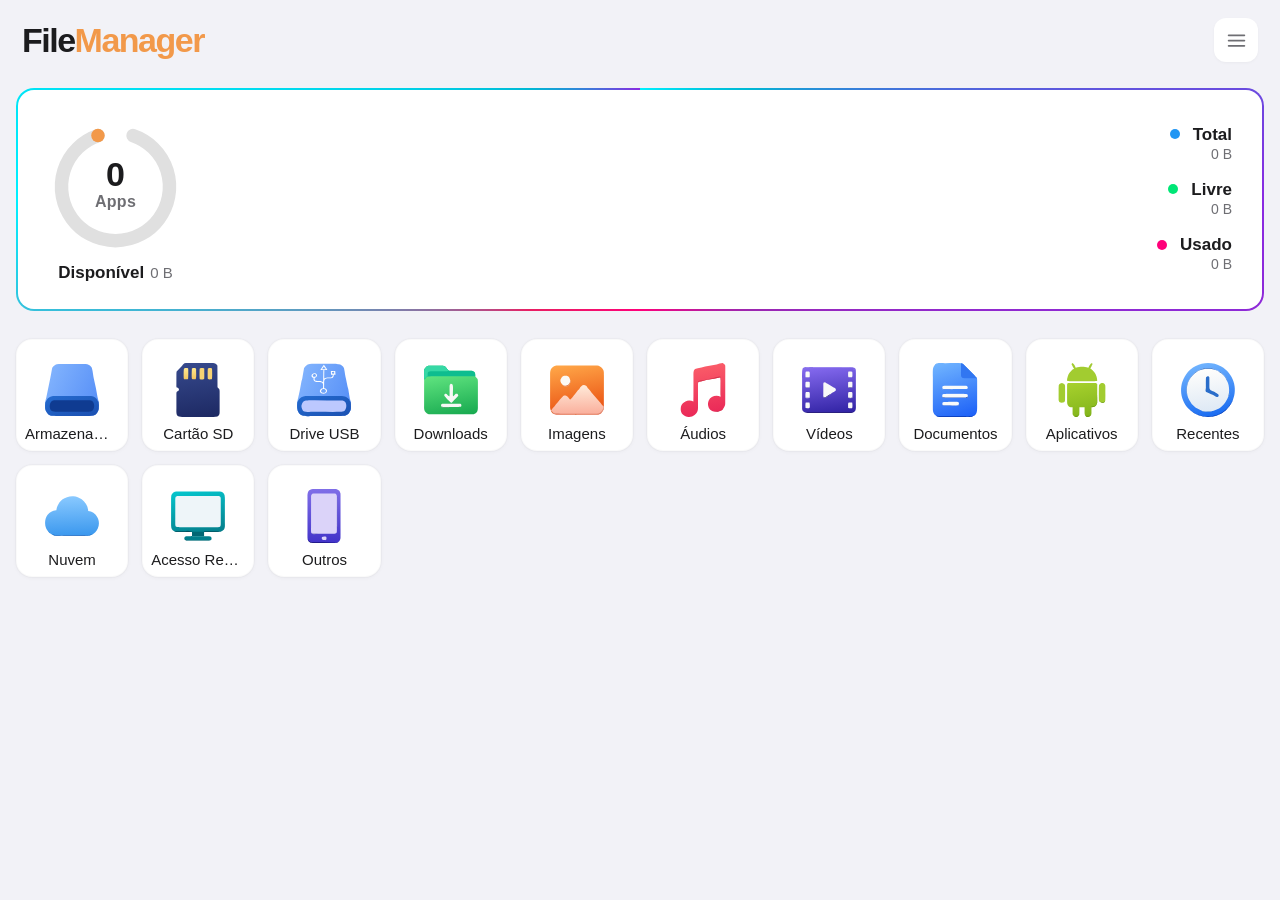
==== app/src/main/assets/index.html @ 0188734c "feat: File Bridge integration - virtual path resolution, error diagnostics - getFiles.js: resolveVir" ====
<!DOCTYPE html>
<html lang="pt-BR">
<head>
    <meta charset="UTF-8">
    <meta name="viewport" content="width=device-width, initial-scale=1.0">
    <title>FileManager — Home</title>

    <!-- CSS -->
    <link rel="stylesheet" href="css/variables.css">
    <link rel="stylesheet" href="css/reset.css">
    <link rel="stylesheet" href="css/layout.css">
    <link rel="stylesheet" href="css/header.css">
    <link rel="stylesheet" href="css/storage-widget.css">
    <link rel="stylesheet" href="css/file-grid.css">
    <link rel="stylesheet" href="css/toolbar.css">
    <link rel="stylesheet" href="css/breadcrumb.css">

    <link rel="stylesheet" href="css/selection-bar.css">
    <link rel="stylesheet" href="css/modal.css">
    <link rel="stylesheet" href="css/settings.css">
    <link rel="stylesheet" href="css/apps.css">
    <link rel="stylesheet" href="css/loading.css">
    <link rel="stylesheet" href="css/responsive.css">
</head>
<body>
<div class="phone-frame" id="appFrame">
    <!-- Header -->
    <div class="app-header">
        <div class="logo"><span class="gui">File</span><span class="eti">Manager</span></div>
        <div class="header-spacer"></div>
        <button class="header-btn" onclick="window.fmToggleMenu()" aria-label="Menu">
            <svg viewBox="0 0 24 24" fill="none" stroke="currentColor" stroke-width="2" stroke-linecap="round">
                <line x1="3" y1="6" x2="21" y2="6"/><line x1="3" y1="12" x2="21" y2="12"/><line x1="3" y1="18" x2="21" y2="18"/>
            </svg>
            <div class="menu-dropdown" id="globalMenu">
                <!-- Renderizado dinamicamente por menu.js -->
            </div>
        </button>
    </div>

    <!-- Conteúdo -->
    <div class="content">
        <div class="page active" data-page="files">
            <!-- Toolbar (oculta na Home) -->
            <div class="file-toolbar hidden" id="fileToolbar">
                <div class="search-wrap">
                    <svg viewBox="0 0 24 24" fill="none" stroke="currentColor" stroke-width="2" stroke-linecap="round">
                        <circle cx="11" cy="11" r="8"/><line x1="21" y1="21" x2="16.65" y2="16.65"/>
                    </svg>
                    <input type="text" id="searchInput" placeholder="Buscar arquivos..." oninput="window.fmDebouncedRender()">
                </div>
                <button class="action-btn" onclick="window.fmOpenCreateModal()" aria-label="Criar novo item">
                    <svg viewBox="0 0 24 24" fill="none" stroke="currentColor" stroke-width="2" stroke-linecap="round" style="width:16px;height:16px">
                        <line x1="12" y1="5" x2="12" y2="19"/><line x1="5" y1="12" x2="19" y2="12"/>
                    </svg>
                    Nova
                </button>
            </div>
            <!-- Breadcrumb (oculto na Home) -->
            <div class="breadcrumb hidden" id="breadcrumb">
                <span onclick="window.fmNavigateTo('/')">📁 Raiz</span>
            </div>

            <!-- Widget de Armazenamento -->
            <div class="storage-widget" id="storageWidget">
                <div class="storage-content">
                    <div class="left-panel">
                        <div class="circle-container">
                            <svg class="circle-svg" viewBox="0 0 100 100">
                                <path id="gauge-bg" d="M 37 14.5 A 40 40 0 1 0 63 14.5"
                                      fill="none" stroke="#E0E0E0" stroke-width="10" stroke-linecap="round" />
                                <path id="gauge-fill" d="M 37 14.5 A 40 40 0 1 0 63 14.5"
                                      fill="none" stroke="var(--color-primary)" stroke-width="10" stroke-linecap="round"
                                      stroke-dasharray="0 251" stroke-dashoffset="0" />
                            </svg>
                            <div class="circle-text">
                                <span class="count" id="apps-count">102</span>
                                <span class="label">Apps</span>
                            </div>
                        </div>
                        <div class="disponivel-row">
                            <span class="disponivel-label">Disponível</span>
                            <span class="disponivel-value" id="disponivel-value">8,21 GB</span>
                        </div>
                    </div>
                    <div class="right-panel">
                        <div class="stat-group">
                            <div class="stat-header">
                                <div class="dot-wrapper"><span class="dot total"></span></div>
                                <span class="stat-label">Total</span>
                            </div>
                            <span class="stat-value" id="total-value">247,90 GB</span>
                        </div>
                        <div class="stat-group">
                            <div class="stat-header">
                                <div class="dot-wrapper"><span class="dot livre"></span></div>
                                <span class="stat-label">Livre</span>
                            </div>
                            <span class="stat-value" id="livre-value">8,21 GB</span>
                        </div>
                        <div class="stat-group">
                            <div class="stat-header">
                                <div class="dot-wrapper"><span class="dot usado"></span></div>
                                <span class="stat-label">Usado</span>
                            </div>
                            <span class="stat-value" id="usado-value">181,69 GB</span>
                        </div>
                    </div>
                </div>
            </div>

            <!-- Grade de ícones -->
            <div class="file-grid" id="fileGrid"></div>
        </div>

        <!-- Página Configurações -->
        <div class="page" data-page="settings">
            <div class="settings-title"><button class="back-btn" onclick="window.fmGoBack()">← Voltar</button> Configurações</div>
            <div class="settings-group">
                <div class="settings-group-header">GERAL</div>
                <div class="settings-item">
                    <span class="settings-item-label regular">Tema escuro</span>
                    <div class="toggle on" data-setting="theme" onclick="window.fmToggleTheme(this)"><div class="toggle-knob"></div></div>
                </div>
                <div class="settings-item">
                    <span class="settings-item-label regular">Mostrar extensões</span>
                    <div class="toggle on" data-setting="extensions" onclick="window.fmToggleExtensions(this)"><div class="toggle-knob"></div></div>
                </div>
                <div class="settings-item">
                    <span class="settings-item-label regular">Resetar preferências</span>
                    <button class="settings-reset-btn" onclick="window.fmResetPreferences()">Redefinir</button>
                </div>
            </div>
        </div>

        <!-- Página Lixeira -->
        <div class="page" data-page="trash">
            <div class="settings-title"><button class="back-btn" onclick="window.fmGoBack()">← Voltar</button> 🗑️ Lixeira</div>
            <div class="trash-info" id="trashInfo">
                <span id="trashCount">0 item(ns)</span>
                <span class="trash-retention">Permanece por 30 dias</span>
            </div>
            <div class="trash-list" id="trashList"></div>
            <div class="trash-actions" id="trashActions">
                <button class="trash-clear-btn" onclick="window.fmClearTrash()">🗑️ Limpar lixeira</button>
            </div>
        </div>

        <!-- Página Aplicativos -->
        <div class="page" data-page="apps">
            <div class="apps-page">
                <!-- Selection Bar -->
                <div class="apps-selection-bar" id="appsSelectionBar">
                    <div class="sel-info">
                        <div class="sel-check-icon">✓</div>
                        <span class="sel-count">0 selecionados</span>
                    </div>
                </div>

                <!-- Search Bar -->
                <div class="apps-search-bar" id="appsSearchBar">
                    <div class="apps-search-wrap">
                        <svg viewBox="0 0 24 24" fill="none" stroke="currentColor" stroke-width="2" stroke-linecap="round">
                            <circle cx="11" cy="11" r="8"/><line x1="21" y1="21" x2="16.65" y2="16.65"/>
                        </svg>
                        <input type="text" id="appsSearchInput" placeholder="Digite o nome do aplicativo" oninput="window.fmFilterApps(this.value)">
                    </div>
                </div>

                <!-- Tabs -->
                <div class="apps-tabs" id="appsTabs">
                    <div class="apps-tab active" data-tab="downloaded" onclick="window.fmSwitchTab('downloaded')">Apps baixados</div>
                    <div class="apps-tab" data-tab="system" onclick="window.fmSwitchTab('system')">Apps sistema</div>
                </div>

                <!-- Lista de Apps -->
                <div class="apps-list-container" id="appsListContainer">
                    <div class="apps-list" id="appsList"></div>
                </div>

                <!-- FAB -->
                <div class="fab-container" id="appsFab">
                    <div class="fab-actions" id="fabActions">
                        <div class="fab-action">
                            <span class="fab-action-label">Backup APK</span>
                            <button class="fab-action-btn" onclick="window.fmBackupApk()">📦</button>
                        </div>
                        <div class="fab-action">
                            <span class="fab-action-label">Compartilhar</span>
                            <button class="fab-action-btn" onclick="window.fmShareApp()">📤</button>
                        </div>
                        <div class="fab-action">
                            <span class="fab-action-label">Desinstalar</span>
                            <button class="fab-action-btn" onclick="window.fmUninstallApp()">🗑️</button>
                        </div>
                    </div>
                    <button class="fab-btn" id="fabBtn" onclick="window.fmToggleFab()">+</button>
                </div>
            </div>
        </div>
    </div>

    <!-- Create Item Modal -->
    <div class="modal-overlay" id="modalOverlay">
        <div class="modal-card" role="dialog" aria-modal="true" aria-labelledby="modal-title">
            <div class="modal-title" id="modal-title">Criar item</div>
            <div class="create-name-row" id="createNameRow">
                <input class="modal-input create-name-input" id="createItemName" placeholder="Nome da pasta..." autofocus>
                <div class="create-ext-select" id="createFileExtBtn">
                    <span class="create-ext-selected" id="extSelectedLabel">.html</span>
                    <input class="create-ext-custom-input" id="createFileExtCustom" placeholder=".ext" style="display:none;" onclick="event.stopPropagation()">
                    <span class="create-ext-arrow" onclick="window.fmToggleExtDropdown()">▾</span>
                </div>
                <div class="create-ext-dropdown" id="extDropdown"></div>
            </div>
            <div class="create-type-group">
                <label><input type="radio" name="createType" value="folder" checked onchange="window.fmHandleTypeChange()"> Pasta</label>
                <label><input type="radio" name="createType" value="file" onchange="window.fmHandleTypeChange()"> Arquivo</label>
            </div>
            <div class="modal-actions">
                <button class="modal-btn cancel" onclick="window.fmCloseCreateModal()">Cancelar</button>
                <button class="modal-btn confirm" onclick="window.fmCreateItem()">Criar</button>
            </div>
        </div>
    </div>

    <!-- Rename Modal -->
    <div class="modal-overlay" id="renameModalOverlay">
        <div class="modal-card" role="dialog" aria-modal="true" aria-labelledby="rename-modal-title">
            <div class="modal-title" id="rename-modal-title">Renomear</div>
            <input class="modal-input" id="renameInput" placeholder="Novo nome..." autofocus>
            <div class="modal-actions">
                <button class="modal-btn cancel" onclick="window.fmCloseRenameModal()">Cancelar</button>
                <button class="modal-btn confirm" onclick="window.fmConfirmRename()">Renomear</button>
            </div>
        </div>
    </div>

    <!-- Delete Confirmation Modal -->
    <div class="modal-overlay" id="deleteModalOverlay">
        <div class="modal-card" role="dialog" aria-modal="true" aria-labelledby="delete-modal-title">
            <div class="modal-title" id="delete-modal-title">Confirmar exclusão</div>
            <div class="delete-summary">
                <div class="delete-summary-row">
                    <span class="delete-icon">📁</span>
                    <span>Pastas: <strong id="deleteFolderCount">0</strong></span>
                </div>
                <div class="delete-summary-row">
                    <span class="delete-icon">📄</span>
                    <span>Arquivos: <strong id="deleteFileCount">0</strong></span>
                </div>
                <div class="delete-warning">Pastas podem conter arquivos internos.</div>
            </div>
            <div class="modal-actions">
                <button class="modal-btn cancel" onclick="window.fmCloseDeleteModal()">Cancelar</button>
                <button class="modal-btn confirm delete-confirm" onclick="window.fmConfirmDelete()">Excluir</button>
            </div>
        </div>
    </div>

    <!-- Modal: Desinstalar App -->
    <div class="modal-overlay" id="uninstallModal">
        <div class="modal-card">
            <div class="modal-title">⚠️ Desinstalar app?</div>
            <p style="font-size: 13px; color: var(--color-text-secondary); margin: 0;">Os seguintes apps serão desinstalados:</p>
            <div class="modal-apps-list" id="uninstallAppsList"></div>
            <div class="modal-actions">
                <button class="modal-btn cancel" onclick="window.fmCloseAppsModal('uninstall')">Cancelar</button>
                <button class="modal-btn confirm" onclick="window.fmConfirmUninstall()">Desinstalar</button>
            </div>
        </div>
    </div>

    <!-- Modal: Compartilhar App -->
    <div class="modal-overlay" id="shareModal">
        <div class="modal-card">
            <div class="modal-title">📤 Compartilhar app</div>
            <div class="share-options">
                <div class="share-option" onclick="window.fmShareVia('bluetooth')">
                    <span class="share-option-icon">📱</span>
                    <span class="share-option-name">Bluetooth</span>
                </div>
                <div class="share-option" onclick="window.fmShareVia('whatsapp')">
                    <span class="share-option-icon">💬</span>
                    <span class="share-option-name">WhatsApp</span>
                </div>
                <div class="share-option" onclick="window.fmShareVia('drive')">
                    <span class="share-option-icon">☁️</span>
                    <span class="share-option-name">Drive</span>
                </div>
                <div class="share-option" onclick="window.fmShareVia('outros')">
                    <span class="share-option-icon">📋</span>
                    <span class="share-option-name">Outros</span>
                </div>
            </div>
            <div class="modal-actions">
                <button class="modal-btn cancel" onclick="window.fmCloseAppsModal('share')">Fechar</button>
            </div>
        </div>
    </div>

    <!-- Toast Global -->
    <div class="global-toast" id="globalToast"></div>

    <!-- Toast Apps -->
    <div class="apps-toast" id="appsToast"></div>

    <!-- ========================================
         POPUP OVERLAY — Scan / Confirmação / "Tem certeza?"
         ======================================== -->
    <div class="popup-overlay" id="popupOverlay">
        <div class="popup-card" id="popupCard"></div>
    </div>

    <!-- ========================================
         LOADING OVERLAY — Sistema Padrão
         ======================================== -->
    <div class="loading-overlay" id="loadingOverlay">
        <div class="loading-card">
            <div class="loading-dots" id="loadingDots">
                <div class="dot"></div>
                <div class="dot"></div>
                <div class="dot"></div>
                <div class="dot"></div>
            </div>
            <div class="loading-icon" id="loadingIcon" style="display:none"></div>
            <div class="loading-title" id="loadingTitle"></div>
            <div class="loading-info" id="loadingInfo"></div>
            <div class="loading-progress-wrap">
                <div class="loading-progress-bar">
                    <div class="loading-progress-fill" id="loadingFill"></div>
                </div>
                <div class="loading-percentage" id="loadingPercentage">0%</div>
            </div>
            <div class="loading-count" id="loadingCount"></div>
            <button class="loading-cancel" id="loadingCancelBtn">Cancelar</button>
        </div>
    </div>

    <!-- Modal: Confirmação de Cancelamento -->
    <div class="modal-overlay" id="cancelConfirmModal">
        <div class="modal-card">
            <div class="modal-title">Cancelar operação?</div>
            <p class="cancel-confirm-text">
                A operação será interrompida e os arquivos processados serão verificados.
            </p>
            <div class="modal-actions">
                <button class="modal-btn cancel" onclick="window.fmResumeOperation()">Continuar</button>
                <button class="modal-btn confirm" onclick="window.fmConfirmCancel()" style="background:#FF3B30">Cancelar</button>
            </div>
        </div>
    </div>

    <!-- Modal: Resultado da Reversão -->
    <div class="modal-overlay" id="reversalResultModal">
        <div class="modal-card">
            <div class="modal-title" id="reversalTitle">Arquivos transferidos</div>
            <div class="reversal-info" id="reversalInfo"></div>
            <div class="reversal-options">
                <label class="reversal-option">
                    <input type="radio" name="reversal" value="revert" checked>
                    <span>Voltar ao local original</span>
                </label>
                <label class="reversal-option">
                    <input type="radio" name="reversal" value="keep">
                    <span>Manter no destino</span>
                </label>
            </div>
            <div class="modal-actions">
                <button class="modal-btn confirm" onclick="window.fmConfirmReversal()">Confirmar</button>
            </div>
        </div>
    </div>

    <!-- Modal: Ordenar Apps -->
    <div class="modal-overlay" id="sortAppsModal">
        <div class="modal-card modal-sort-apps">
            <div class="modal-title">Ordenar aplicativos</div>
            
            <label class="sort-option-toggle">
                <input type="checkbox" id="applyToAllFolders">
                Aplicar a todas as pastas
            </label>
            
            <div class="sort-section">
                <div class="sort-section-title">Visualizar</div>
                <div class="sort-view-options">
                    <label class="sort-radio"><input type="radio" name="viewMode" value="list"> ☐ Lista</label>
                    <label class="sort-radio"><input type="radio" name="viewMode" value="blocks"> ⠿ Blocos</label>
                    <label class="sort-radio"><input type="radio" name="viewMode" value="detailed" checked> ≣ Detalhada</label>
                    <label class="sort-radio"><input type="radio" name="viewMode" value="normal"> 🖼 Normal</label>
                    <label class="sort-radio"><input type="radio" name="viewMode" value="large"> 🖼 Grande</label>
                </div>
            </div>
            
            <div class="sort-section">
                <div class="sort-section-title">Ordenar</div>
                <button class="sort-dropdown" id="sortAppsDropdown" onclick="window.fmOpenSortByModal()">
                    <span id="sortAppsCurrentLabel">Data <i class="sort-arrow">▼</i></span>
                    <span>▾</span>
                </button>
            </div>
            
            <div class="sort-section">
                <label class="sort-option-toggle">
                    <input type="checkbox" id="showHiddenApps" checked>
                    Mostrar arquivos ocultos
                </label>
            </div>
            
            <div class="modal-actions">
                <button class="modal-btn cancel" onclick="window.fmCloseSortAppsModal()">Cancelar</button>
                <button class="modal-btn confirm" onclick="window.fmApplySortApps()">Aplicar</button>
            </div>
        </div>
    </div>

    <!-- Modal: Ordenar Por -->
    <div class="modal-overlay" id="sortByModal">
        <div class="modal-card modal-sort-by">
            <div class="modal-title">Ordenar por</div>
            <div class="sort-by-options">
                <label class="sort-by-option"><input type="radio" name="sortBy" value="date-asc" checked><span>Data <i class="sort-arrow">▼</i></span><small>Menor → Maior</small></label>
                <label class="sort-by-option"><input type="radio" name="sortBy" value="date-desc"><span>Data <i class="sort-arrow">▲</i></span><small>Maior → Menor</small></label>
                <label class="sort-by-option"><input type="radio" name="sortBy" value="name-asc"><span>Nome A-Z</span></label>
                <label class="sort-by-option"><input type="radio" name="sortBy" value="name-desc"><span>Nome Z-A</span></label>
                <label class="sort-by-option"><input type="radio" name="sortBy" value="size-asc"><span>Tamanho <i class="sort-arrow">▼</i></span><small>Menor → Maior</small></label>
                <label class="sort-by-option"><input type="radio" name="sortBy" value="size-desc"><span>Tamanho <i class="sort-arrow">▲</i></span><small>Maior → Menor</small></label>
            </div>
            <div class="modal-actions">
                <button class="modal-btn confirm" onclick="window.fmConfirmSortBy()">OK</button>
            </div>
        </div>
    </div>

    <!-- Conflict Resolution Modal -->
    <div class="modal-overlay" id="conflictModal">
        <div class="modal-card">
            <div class="modal-title">Arquivo já existe</div>
            <div class="conflict-info">
                <div class="conflict-row">
                    <span class="conflict-label">Nome:</span>
                    <strong id="conflictFileName"></strong>
                </div>
                <div class="conflict-row">
                    <span class="conflict-label">Origem:</span>
                    <span id="conflictSourcePath" class="conflict-dest-text"></span>
                </div>
                <div class="conflict-row">
                    <span class="conflict-label">Destino:</span>
                    <span id="conflictDestPath" class="conflict-dest-text"></span>
                </div>
            </div>
            <div class="conflict-options">
                <label class="conflict-option">
                    <input type="radio" name="conflictAction" value="skip" checked>
                    <span>Pular</span>
                </label>
                <label class="conflict-option">
                    <input type="radio" name="conflictAction" value="replace">
                    <span>Sobrescrever</span>
                </label>
                <label class="conflict-option">
                    <input type="radio" name="conflictAction" value="rename">
                    <span>Renomear</span>
                </label>
            </div>
            <label class="conflict-apply-all">
                <input type="checkbox" id="conflictApplyAll">
                Aplicar a todos os conflitos
            </label>
            <div class="modal-actions">
                <button class="modal-btn cancel" onclick="window.fmCancelConflict()">Cancelar</button>
                <button class="modal-btn confirm" onclick="window.fmConfirmConflict()">OK</button>
            </div>
        </div>
    </div>

    <!-- Duplication Warning Modal -->
    <div class="modal-overlay" id="duplicationModal">
        <div class="modal-card">
            <div class="modal-title">Aviso de duplicação interna</div>
            <div class="modal-message" id="duplicationMessage"></div>
            <div class="modal-actions">
                <button class="modal-btn cancel" onclick="window.fmCloseDuplication(false)">Cancelar</button>
                <button class="modal-btn confirm" onclick="window.fmCloseDuplication(true)">Continuar</button>
            </div>
        </div>
    </div>

    <!-- Cancel Clipboard Modal -->
    <div class="modal-overlay" id="cancelClipboardModal">
        <div class="modal-card">
            <div class="modal-title">Cancelar operação?</div>
            <p class="modal-message">Você tem uma operação de <strong id="cancelClipboardMode"></strong> em andamento.</p>
            <div class="modal-actions">
                <button class="modal-btn cancel" onclick="window.fmConfirmCancelClipboard(false)">Manter</button>
                <button class="modal-btn confirm delete-confirm" onclick="window.fmConfirmCancelClipboard(true)">Cancelar operação</button>
            </div>
        </div>
    </div>

    <!-- Selection Bar (oculta por padrão) -->
    <div class="selection-bar" id="selectionBar">
        <div class="selection-status">
            <span class="selection-count" id="selectionCount">0 itens selecionados</span>
            <button class="selection-status-btn" id="selectAllBtn" aria-label="Selecionar tudo">
                <svg viewBox="0 0 24 24" fill="none" stroke="currentColor" stroke-width="2" stroke-linecap="round"><rect x="3" y="3" width="18" height="18" rx="2"/><polyline points="9 11 12 14 22 4"/></svg>
                Tudo
            </button>
            <button class="selection-status-btn" id="rangeSelectBtn" aria-label="Selecionar intervalo">
                <svg viewBox="0 0 24 24" fill="none" stroke="currentColor" stroke-width="2" stroke-linecap="round"><path d="M17 3l4 4-4 4"/><path d="M3 11V9a4 4 0 0 1 4-4h14"/><path d="M7 21l-4-4 4-4"/><path d="M21 13v2a4 4 0 0 1-4 4H3"/></svg>
                Intervalo
            </button>
        </div>
        <div class="selection-actions">
            <button class="sel-btn" onclick="window.fmSelectionAction('copy')">
                <svg viewBox="0 0 24 24" fill="none" stroke="currentColor" stroke-width="2" stroke-linecap="round"><rect x="9" y="9" width="13" height="13" rx="2"/><path d="M5 15H4a2 2 0 0 1-2-2V4a2 2 0 0 1 2-2h9a2 2 0 0 1 2 2v1"/></svg>
                <span class="sel-btn-label">Copiar</span>
            </button>
            <button class="sel-btn" onclick="window.fmSelectionAction('move')">
                <svg viewBox="0 0 24 24" fill="none" stroke="currentColor" stroke-width="2" stroke-linecap="round"><path d="M5 12h14"/><path d="M12 5l7 7-7 7"/></svg>
                <span class="sel-btn-label">Mover</span>
            </button>
            <button class="sel-btn" onclick="window.fmSelectionAction('rename')">
                <svg viewBox="0 0 24 24" fill="none" stroke="currentColor" stroke-width="2" stroke-linecap="round"><path d="M17 3a2.828 2.828 0 1 1 4 4L7.5 20.5 2 22l1.5-5.5L17 3z"/></svg>
                <span class="sel-btn-label">Renomear</span>
            </button>
            <button class="sel-btn sel-btn-delete" onclick="window.fmSelectionAction('delete')">
                <svg viewBox="0 0 24 24" fill="none" stroke="currentColor" stroke-width="2" stroke-linecap="round"><polyline points="3 6 5 6 21 6"/><path d="M19 6v14a2 2 0 0 1-2 2H7a2 2 0 0 1-2-2V6m3 0V4a2 2 0 0 1 2-2h4a2 2 0 0 1 2 2v2"/></svg>
                <span class="sel-btn-label">Excluir</span>
            </button>
            <button class="sel-btn sel-btn-more" id="moreActionsBtn" onclick="window.fmToggleMoreMenu()">
                <svg viewBox="0 0 24 24" fill="currentColor"><circle cx="12" cy="5" r="1.5"/><circle cx="12" cy="12" r="1.5"/><circle cx="12" cy="19" r="1.5"/></svg>
                <span class="sel-btn-label">Mais</span>
            </button>
        </div>
    </div>

    <!-- Selection More Menu -->
    <div class="selection-more-menu" id="selectionMoreMenu">
        <div class="menu-item" onclick="window.fmSelectionAction('share')">
            <svg viewBox="0 0 24 24" fill="none" stroke="currentColor" stroke-width="2" stroke-linecap="round" style="width:18px;height:18px;color:var(--color-text-secondary)"><circle cx="18" cy="5" r="3"/><circle cx="6" cy="12" r="3"/><circle cx="18" cy="19" r="3"/><line x1="8.59" y1="13.51" x2="15.42" y2="17.49"/><line x1="15.41" y1="6.51" x2="8.59" y2="10.49"/></svg>
            Compartilhar
        </div>
        <div class="menu-item" onclick="window.fmSelectionAction('favorite')">
            <svg viewBox="0 0 24 24" fill="none" stroke="currentColor" stroke-width="2" stroke-linecap="round" style="width:18px;height:18px;color:var(--color-text-secondary)"><polygon points="12 2 15.09 8.26 22 9.27 17 14.14 18.18 21.02 12 17.77 5.82 21.02 7 14.14 2 9.27 8.91 8.26 12 2"/></svg>
            Favoritar
        </div>
        <div class="menu-item" onclick="window.fmSelectionAction('pin')">
            <svg viewBox="0 0 24 24" fill="none" stroke="currentColor" stroke-width="2" stroke-linecap="round" style="width:18px;height:18px;color:var(--color-text-secondary)"><path d="M12 2L12 22"/><path d="M5 12H2"/><path d="M22 12h-3"/><path d="M12 2l4 4"/><path d="M12 2l-4 4"/></svg>
            Fixar
        </div>
        <div class="menu-item" onclick="window.fmSelectionAction('compress')">
            <svg viewBox="0 0 24 24" fill="none" stroke="currentColor" stroke-width="2" stroke-linecap="round" style="width:18px;height:18px;color:var(--color-text-secondary)"><path d="M21 8v13H3V8"/><path d="M1 3h22v5H1z"/><path d="M10 12h4"/></svg>
            Compactar
        </div>
        <div class="menu-item" onclick="window.fmSelectionAction('extract')">
            <svg viewBox="0 0 24 24" fill="none" stroke="currentColor" stroke-width="2" stroke-linecap="round" style="width:18px;height:18px;color:var(--color-text-secondary)"><path d="M21 8v13H3V8"/><path d="M1 3h22v5H1z"/><path d="M12 12v5"/><path d="M9 15l3 3 3-3"/></svg>
            Extrair
        </div>
        <div class="menu-item" onclick="window.fmSelectionAction('properties')">
            <svg viewBox="0 0 24 24" fill="none" stroke="currentColor" stroke-width="2" stroke-linecap="round" style="width:18px;height:18px;color:var(--color-text-secondary)"><circle cx="12" cy="12" r="10"/><line x1="12" y1="16" x2="12" y2="12"/><line x1="12" y1="8" x2="12.01" y2="8"/></svg>
            Propriedades
        </div>
        <div class="menu-item" onclick="window.fmSelectionAction('shortcut')">
            <svg viewBox="0 0 24 24" fill="none" stroke="currentColor" stroke-width="2" stroke-linecap="round" style="width:18px;height:18px;color:var(--color-text-secondary)"><path d="M10 13a5 5 0 0 0 7.54.54l3-3a5 5 0 0 0-7.07-7.07l-1.72 1.71"/><path d="M14 11a5 5 0 0 0-7.54-.54l-3 3a5 5 0 0 0 7.07 7.07l1.71-1.71"/></svg>
            Criar atalho
        </div>
        <div class="menu-item" onclick="window.fmSelectionAction('duplicate')">
            <svg viewBox="0 0 24 24" fill="none" stroke="currentColor" stroke-width="2" stroke-linecap="round" style="width:18px;height:18px;color:var(--color-text-secondary)"><rect x="9" y="9" width="13" height="13" rx="2"/><path d="M5 15H4a2 2 0 0 1-2-2V4a2 2 0 0 1 2-2h9a2 2 0 0 1 2 2v1"/></svg>
            Duplicar
        </div>
        <div class="menu-divider"></div>
        <div class="menu-item menu-item-cancel" onclick="window.fmClearSelection()">
            <svg viewBox="0 0 24 24" fill="none" stroke="currentColor" stroke-width="2" stroke-linecap="round" style="width:18px;height:18px;color:#FF3B30"><line x1="18" y1="6" x2="6" y2="18"/><line x1="6" y1="6" x2="18" y2="18"/></svg>
            Cancelar seleção
        </div>
    </div>

    <!-- Clipboard Bar (oculta por padrão) -->
    <div class="clipboard-bar" id="clipboardBar">
        <div class="clipboard-status">
            <svg viewBox="0 0 24 24" fill="none" stroke="currentColor" stroke-width="2" stroke-linecap="round" style="width:18px;height:18px;color:var(--color-primary);flex-shrink:0"><rect x="9" y="9" width="13" height="13" rx="2"/><path d="M5 15H4a2 2 0 0 1-2-2V4a2 2 0 0 1 2-2h9a2 2 0 0 1 2 2v1"/></svg>
            <div class="clipboard-info">
                <span class="clipboard-count" id="clipboardCount"></span>
                <span class="clipboard-origin" id="clipboardOrigin"></span>
            </div>
        </div>
        <div class="clipboard-actions">
            <button class="sel-btn" onclick="window.fmCancelClipboard()">
                <svg viewBox="0 0 24 24" fill="none" stroke="currentColor" stroke-width="2" stroke-linecap="round"><line x1="18" y1="6" x2="6" y2="18"/><line x1="6" y1="6" x2="18" y2="18"/></svg>
                <span class="sel-btn-label">Cancelar</span>
            </button>
            <button class="sel-btn sel-btn-confirm" id="clipboardConfirmBtn" onclick="window.fmClipboardConfirm()">
                <svg viewBox="0 0 24 24" fill="none" stroke="currentColor" stroke-width="2" stroke-linecap="round"><rect x="9" y="9" width="13" height="13" rx="2"/><path d="M5 15H4a2 2 0 0 1-2-2V4a2 2 0 0 1 2-2h9a2 2 0 0 1 2 2v1"/></svg>
                <span class="sel-btn-label" id="clipboardActionLabel">Colar</span>
            </button>
        </div>
    </div>
</div>

<script type="module" src="js/app.js"></script>
</body>
</html>
---- app/src/main/assets/css/variables.css ----
/* ===== VARIÁVEIS ===== */
:root {
    --color-bg: #F2F2F7;
    --color-surface: #FFFFFF;
    --color-surface-dark: #1C1C1E;
    --color-text: #1C1C1E;
    --color-text-secondary: #6E6E73;
    --color-text-muted: #AEAEB2;
    --color-primary: #F2994A;
    --color-primary-hover: #E08A3A;
    --color-primary-rgb: 242, 153, 74;
    --color-shadow: rgba(0,0,0,0.04);
    --color-border: rgba(0,0,0,0.02);
    --radius-card: 16px;
    --radius-sm: 12px;
    --radius-btn: 12px;
    --shadow-card: 0 1px 4px rgba(0,0,0,0.04), 0 0 0 1px rgba(0,0,0,0.02);
    --shadow-hover: 0 4px 12px rgba(0,0,0,0.08);
    --font-family: 'Inter', -apple-system, BlinkMacSystemFont, sans-serif;
    --transition: 0.25s cubic-bezier(0.4, 0, 0.2, 1);
}

/* Tema escuro */
.dark {
    --color-bg: #1C1C1E;
    --color-surface: #2C2C2E;
    --color-text: #FFFFFF;
    --color-text-secondary: #AEAEB2;
    --color-text-muted: #6E6E73;
    --color-shadow: rgba(0,0,0,0.2);
    --color-border: rgba(255,255,255,0.05);
    --color-primary-rgb: 242, 153, 74;
    --shadow-card: 0 1px 4px rgba(0,0,0,0.2);
    --shadow-hover: 0 4px 12px rgba(0,0,0,0.3);
}
---- app/src/main/assets/css/layout.css ----
/* ===== FRAME ===== */
.phone-frame {
    width: 100%;
    min-height: 100vh;
    background: var(--color-bg);
    border-radius: 0;
    overflow: hidden;
    box-shadow: none;
    display: flex;
    flex-direction: column;
    transition: background 0.3s ease;
    position: relative;
}
.phone-frame.dark {
    box-shadow: none;
}

/* ===== CONTEÚDO ===== */
.content {
    flex: 1;
    overflow: hidden;
    position: relative;
    background: var(--color-bg);
    transition: background 0.3s ease;
}
.page {
    position: absolute;
    top: 0;
    left: 0;
    width: 100%;
    height: 100%;
    padding: 16px;
    overflow-y: auto;
    opacity: 0;
    transform: translateX(20px);
    transition: opacity 0.4s cubic-bezier(0.4, 0, 0.2, 1),
                transform 0.4s cubic-bezier(0.4, 0, 0.2, 1);
    pointer-events: none;
}
.page.active {
    opacity: 1;
    transform: translateX(0);
    pointer-events: auto;
}
.page.exit {
    opacity: 0;
    transform: translateX(-20px);
}

/* ===== GLOBAL TOAST ===== */
.global-toast {
    position: absolute;
    bottom: 80px;
    left: 50%;
    transform: translateX(-50%) translateY(20px);
    background: var(--color-surface);
    padding: 12px 20px;
    border-radius: 12px;
    box-shadow: 0 4px 20px rgba(0,0,0,0.2);
    font-size: 13px;
    font-weight: 500;
    color: var(--color-text);
    opacity: 0;
    transition: opacity 0.3s cubic-bezier(0.4, 0, 0.2, 1),
                transform 0.3s cubic-bezier(0.4, 0, 0.2, 1);
    z-index: 30000;
    pointer-events: none;
    white-space: nowrap;
    max-width: 80%;
    text-align: center;
}
.global-toast.show {
    opacity: 1;
    transform: translateX(-50%) translateY(0);
}
.global-toast.success { border-left: 4px solid #34C759; }
.global-toast.error { border-left: 4px solid #FF3B30; }
.global-toast.warning { border-left: 4px solid #FF9500; }
.global-toast.info { border-left: 4px solid var(--color-primary); }
---- app/src/main/assets/css/header.css ----
/* ===== HEADER ===== */
.app-header {
    display: flex;
    align-items: center;
    padding: 18px 22px 10px;
    background: var(--color-bg);
    transition: background 0.3s ease;
    flex-shrink: 0;
    position: relative;
    z-index: 10;
}
.logo {
    font-size: 34px;
    font-weight: 700;
    letter-spacing: -1.5px;
    color: var(--color-text);
}
.logo .eti { color: var(--color-primary); }
.header-spacer { flex: 1; }
.header-btn {
    width: 44px;
    height: 44px;
    background: var(--color-surface);
    border-radius: 12px;
    display: flex;
    align-items: center;
    justify-content: center;
    margin-left: 8px;
    box-shadow: 0 1px 3px rgba(0,0,0,0.04);
    cursor: pointer;
    border: none;
    transition: all var(--transition);
    color: var(--color-text-secondary);
}
.header-btn:hover { transform: scale(1.04); box-shadow: 0 2px 8px rgba(0,0,0,0.08); }
.header-btn:active { transform: scale(0.94); }
.header-btn svg { width: 21px; height: 21px; }
.header-btn.hidden { display: none; }

/* ===== MENU DROPDOWN ===== */
.menu-dropdown {
    position: absolute;
    top: 46px;
    right: 0;
    background: var(--color-surface);
    border-radius: 12px;
    box-shadow: 0 8px 32px rgba(0,0,0,0.12);
    z-index: 99999;
    min-width: 180px;
    padding: 6px 0;
    overflow: hidden;
    opacity: 0;
    transform: translateY(-8px) scale(0.95);
    pointer-events: none;
    transition: all 0.25s cubic-bezier(0.4, 0, 0.2, 1);
}
.menu-dropdown.show {
    opacity: 1;
    transform: translateY(0) scale(1);
    pointer-events: auto;
}
.menu-item {
    display: flex;
    align-items: center;
    gap: 10px;
    padding: 14px 18px;
    font-size: 16px;
    color: var(--color-text);
    cursor: pointer;
    transition: background 0.15s ease;
}
.menu-item:hover { background: rgba(0,0,0,0.04); }
.dark .menu-item:hover { background: rgba(255,255,255,0.05); }
.menu-item svg { width: 21px; height: 21px; color: var(--color-text-secondary); flex-shrink: 0; }
.menu-divider {
    height: 0.5px;
    background: var(--color-text-muted);
    margin: 4px 0;
    opacity: 0.3;
}
---- app/src/main/assets/css/storage-widget.css ----
/* ===== WIDGET DE ARMAZENAMENTO ===== */
.storage-widget {
    background: var(--color-surface);
    border-radius: 18px;
    padding: 0;
    margin-bottom: 16px;
    position: relative;
    overflow: hidden;
    transition: background 0.3s ease, box-shadow 0.3s ease;
    z-index: 0;
}
.storage-widget:hover {
    box-shadow: var(--shadow-hover);
}

/* Spinning conic-gradient border — loading state */
.storage-widget.loading::before {
    content: '';
    position: absolute;
    inset: -2px;
    border-radius: 20px;
    background: conic-gradient(
        #00f0ff 0deg,
        #00b8d4 45deg,
        #8a2be2 90deg,
        #9c27b0 135deg,
        #ff007a 180deg,
        #e91e63 225deg,
        #00f0ff 270deg,
        #00b8d4 315deg,
        #8a2be2 360deg
    );
    animation: widgetSpin 6s linear infinite, widgetFadeIn 0.4s ease;
    z-index: -1;
}

/* Inner fill — only during loading to cover center */
.storage-widget.loading::after {
    content: '';
    position: absolute;
    inset: 2px;
    background: var(--color-surface);
    border-radius: 16px;
    z-index: -1;
    pointer-events: none;
}

/* Static gradient border — default state (orange → gray) */
.storage-widget:not(.loading)::before {
    content: '';
    position: absolute;
    inset: 0;
    border-radius: 18px;
    padding: 1px;
    background: linear-gradient(135deg, var(--color-primary), transparent 50%, var(--color-text-muted));
    -webkit-mask: linear-gradient(#fff 0 0) content-box, linear-gradient(#fff 0 0);
    -webkit-mask-composite: xor;
    mask-composite: exclude;
    pointer-events: none;
    z-index: 0;
}

@keyframes widgetFadeIn {
    from { opacity: 0; }
    to { opacity: 1; }
}

.dark .storage-widget:hover {
    box-shadow: 0 0 24px rgba(0, 240, 255, 0.12),
                0 0 48px rgba(138, 43, 226, 0.08),
                0 4px 16px rgba(0, 0, 0, 0.3);
}

@keyframes widgetSpin {
    to { transform: rotate(360deg); }
}

.storage-content {
    position: relative;
    z-index: 2;
    display: flex;
    justify-content: space-between;
    align-items: center;
    padding: 28px 32px;
}

.left-panel {
    display: flex;
    flex-direction: column;
    align-items: center;
    gap: 12px;
}
.circle-container {
    position: relative;
    width: 135px;
    height: 135px;
    display: flex;
    justify-content: center;
    align-items: center;
}
.circle-svg {
    position: absolute;
    top: 0;
    left: 0;
    width: 100%;
    height: 100%;
}
.circle-text {
    text-align: center;
    display: flex;
    flex-direction: column;
    z-index: 3;
}
.circle-text .count {
    font-size: 34px;
    font-weight: 600;
    line-height: 1.1;
    color: var(--color-text);
}
.circle-text .label {
    font-size: 16px;
    font-weight: 600;
    letter-spacing: 0.3px;
    color: var(--color-text-secondary);
}
.disponivel-row {
    display: flex;
    align-items: baseline;
    gap: 6px;
}
.disponivel-label {
    font-size: 17px;
    font-weight: 600;
    color: var(--color-text);
}
.disponivel-value {
    font-size: 15px;
    font-weight: 400;
    color: var(--color-text-secondary);
}

.right-panel {
    display: flex;
    flex-direction: column;
    gap: 18px;
    align-items: flex-end;
}
.stat-group {
    display: flex;
    flex-direction: column;
    align-items: flex-end;
    gap: 2px;
}
.stat-header {
    display: grid;
    grid-template-columns: 20px auto;
    gap: 8px;
    align-items: center;
}
.dot-wrapper {
    width: 20px;
    display: flex;
    justify-content: center;
    align-items: center;
}
.storage-widget .dot {
    width: 10px;
    height: 10px;
    border-radius: 50%;
    flex-shrink: 0;
}
.dot.total { background: #2196F3; }
.dot.livre { background: #00E676; }
.dot.usado { background: #ff007a; }
.stat-label {
    font-size: 17px;
    font-weight: 600;
    line-height: 1;
    text-align: right;
    color: var(--color-text);
}
.stat-value {
    font-size: 14px;
    font-weight: 400;
    line-height: 1.3;
    text-align: right;
    white-space: nowrap;
    padding-left: 28px;
    color: var(--color-text-secondary);
}

/* Gauge background visibility in dark mode */
.dark #gauge-bg {
    stroke: #3a3d45;
}
---- app/src/main/assets/css/file-grid.css ----
/* ===== GRADE DE ÍCONES ===== */
.file-grid { display: flex; flex-direction: column; gap: 6px; }
.file-grid .icon-grid {
    display: grid;
    grid-template-columns: repeat(auto-fill, minmax(110px, 1fr));
    gap: 14px;
    margin-top: 12px;
    width: 100%;
}
.file-grid .icon-grid .icon-item {
    aspect-ratio: 1;
    display: flex;
    flex-direction: column;
    align-items: center;
    justify-content: center;
    background: var(--color-surface);
    border-radius: var(--radius-card);
    padding: 18px 8px 12px;
    box-shadow: var(--shadow-card);
    transition: all var(--transition);
    cursor: pointer;
    position: relative;
    overflow: hidden;
    border: 1px solid var(--color-border);
    min-width: 0;
}
.file-grid .icon-grid .icon-item:hover {
    transform: translateY(-4px) scale(1.02);
    box-shadow: var(--shadow-hover);
}
.file-grid .icon-grid .icon-item .icon-svg {
    flex: 1;
    display: flex;
    align-items: center;
    justify-content: center;
    width: 70px;
    height: 70px;
}
.file-grid .icon-grid .icon-item .icon-svg svg { width: 100%; height: 100%; }
.file-grid .icon-grid .icon-item .icon-label {
    width: 100%;
    font-size: 15px;
    font-weight: 500;
    color: var(--color-text);
    text-align: center;
    white-space: nowrap;
    overflow: hidden;
    text-overflow: ellipsis;
    transition: color 0.3s;
    flex-shrink: 0;
}

/* ===== ITEM DE ARQUIVO ===== */
.file-item {
    background: var(--color-surface);
    border-radius: var(--radius-card);
    padding: 14px;
    display: flex;
    align-items: center;
    gap: 12px;
    box-shadow: var(--shadow-card);
    transition: transform 0.2s, box-shadow 0.2s;
    cursor: pointer;
    border: 1px solid var(--color-border);
}
.file-item:hover {
    transform: translateX(3px);
    box-shadow: var(--shadow-hover);
}
.file-icon {
    width: 51px;
    height: 51px;
    border-radius: 14px;
    display: flex;
    align-items: center;
    justify-content: center;
    font-size: 26px;
    font-weight: 700;
    flex-shrink: 0;
    background: rgba(0,0,0,0.04);
    color: var(--color-text);
    transition: background 0.3s, transform 0.2s;
}
.file-item:hover .file-icon { transform: scale(1.05); }
.file-icon.folder {
    background: rgba(242, 153, 74, 0.15);
    color: var(--color-primary);
}
.file-icon.file {
    background: rgba(33, 150, 243, 0.12);
    color: #2196F3;
}
.file-info { flex: 1; min-width: 0; }
.file-name {
    font-size: 16px;
    font-weight: 600;
    color: var(--color-text);
    white-space: nowrap;
    overflow: hidden;
    text-overflow: ellipsis;
}
.file-meta {
    display: flex;
    align-items: center;
    gap: 8px;
    margin-top: 2px;
    font-size: 13px;
    color: var(--color-text-muted);
}
.file-meta span { white-space: nowrap; }
.file-actions {
    display: flex;
    gap: 6px;
    flex-shrink: 0;
}
.file-actions button {
    background: transparent;
    border: none;
    cursor: pointer;
    padding: 4px;
    border-radius: 8px;
    transition: background 0.2s, color 0.2s;
    color: var(--color-text-muted);
}
.file-actions button:hover {
    background: rgba(0,0,0,0.04);
    color: var(--color-text);
}
.dark .file-actions button:hover {
    background: rgba(255,255,255,0.05);
    color: #fff;
}
.file-actions button svg { width: 21px; height: 21px; }

/* ===== FILE ITEM SELECTED ===== */
.file-item.selected {
    background: rgba(242, 153, 74, 0.1);
    border-color: var(--color-primary);
    transition: background 0.15s, border-color 0.15s;
}
.file-item.selected .file-icon {
    background: var(--color-primary);
    color: white;
}
.file-item.selected .file-name {
    color: var(--color-primary);
}
.file-item.range-preview {
    border-color: var(--color-text-muted);
    opacity: 0.6;
}

/* ===== EMPTY STATE ===== */
.empty-state {
    display: flex;
    flex-direction: column;
    align-items: center;
    justify-content: center;
    padding: 40px 20px;
    text-align: center;
}
.empty-state svg {
    width: 64px;
    height: 64px;
    color: var(--color-text-muted);
    margin-bottom: 16px;
    opacity: 0.5;
}
.empty-state-text {
    font-size: 14px;
    color: var(--color-text-secondary);
    line-height: 1.5;
}
---- app/src/main/assets/css/toolbar.css ----
/* ===== TOOLBAR ===== */
.file-toolbar {
    display: flex;
    gap: 8px;
    margin-bottom: 12px;
    flex-wrap: wrap;
}
.file-toolbar.hidden { display: none; }
.file-toolbar .search-wrap {
    display: flex;
    align-items: center;
    background: var(--color-surface);
    border-radius: var(--radius-sm);
    padding: 6px 12px;
    flex: 1;
    min-width: 120px;
    box-shadow: var(--shadow-card);
    transition: all var(--transition);
}
.file-toolbar .search-wrap:focus-within {
    box-shadow: 0 0 0 2px var(--color-primary), var(--shadow-card);
}
.file-toolbar .search-wrap svg {
    width: 18px;
    height: 18px;
    color: var(--color-text-muted);
    margin-right: 6px;
}
.file-toolbar .search-wrap input {
    border: none;
    background: transparent;
    font-size: 15px;
    color: var(--color-text);
    outline: none;
    font-family: var(--font-family);
    width: 100%;
}
.file-toolbar .search-wrap input::placeholder {
    color: var(--color-text-muted);
}
.file-toolbar .action-btn {
    background: var(--color-primary);
    border: none;
    border-radius: var(--radius-btn);
    color: white;
    font-size: 15px;
    font-weight: 700;
    padding: 10px 16px;
    cursor: pointer;
    transition: all var(--transition);
    display: flex;
    align-items: center;
    gap: 6px;
}
.file-toolbar .action-btn:hover {
    background: var(--color-primary-hover);
    transform: translateY(-1px);
    box-shadow: 0 2px 8px rgba(242, 153, 74, 0.3);
}
.file-toolbar .action-btn:active { transform: scale(0.95); }
---- app/src/main/assets/css/breadcrumb.css ----
/* ===== BREADCRUMB ===== */
.breadcrumb {
    display: flex;
    align-items: center;
    gap: 4px;
    margin-bottom: 12px;
    font-size: 15px;
    color: var(--color-text-secondary);
    overflow-x: auto;
    padding: 4px 0;
    flex-wrap: nowrap;
}
.breadcrumb.hidden { display: none; }
.breadcrumb span {
    cursor: pointer;
    transition: color 0.2s;
    white-space: nowrap;
}
.breadcrumb span:hover { color: var(--color-primary); }
.breadcrumb .sep {
    color: var(--color-text-muted);
    margin: 0 2px;
    user-select: none;
}
---- app/src/main/assets/css/selection-bar.css ----
/* ===== SELECTION BAR ===== */
.selection-bar {
    display: none;
    flex-direction: column;
    background: var(--color-surface);
    border-top: 1px solid var(--color-border);
    box-shadow: 0 -4px 20px rgba(0,0,0,0.08);
    z-index: 9999;
    animation: slideUp 0.25s cubic-bezier(0.4, 0, 0.2, 1);
}
.selection-bar.active {
    display: flex;
}
@keyframes slideUp {
    from { transform: translateY(100%); opacity: 0; }
    to { transform: translateY(0); opacity: 1; }
}

/* Status row */
.selection-status {
    display: flex;
    align-items: center;
    gap: 8px;
    padding: 10px 16px;
    border-bottom: 0.5px solid var(--color-border);
}
.selection-count {
    font-size: 15px;
    font-weight: 600;
    color: var(--color-text);
    flex: 1;
}
.selection-status-btn {
    background: transparent;
    border: 1px solid var(--color-border);
    border-radius: 8px;
    padding: 6px 12px;
    font-size: 13px;
    font-weight: 600;
    font-family: var(--font-family);
    color: var(--color-text-secondary);
    cursor: pointer;
    transition: all 0.2s;
    display: flex;
    align-items: center;
    gap: 4px;
    white-space: nowrap;
}
.selection-status-btn:hover {
    background: rgba(0,0,0,0.04);
    border-color: var(--color-primary);
    color: var(--color-primary);
}
.selection-status-btn.active {
    background: rgba(242, 153, 74, 0.1);
    border-color: var(--color-primary);
    color: var(--color-primary);
}
.selection-status-btn svg {
    width: 14px;
    height: 14px;
}

/* Actions row */
.selection-actions {
    display: flex;
    align-items: center;
    padding: 8px 8px;
    gap: 2px;
    overflow-x: auto;
}
.sel-btn {
    flex: 1;
    min-width: 0;
    display: flex;
    flex-direction: column;
    align-items: center;
    gap: 3px;
    padding: 8px 4px;
    background: transparent;
    border: none;
    border-radius: 10px;
    cursor: pointer;
    transition: all 0.2s;
    color: var(--color-text-secondary);
    font-family: var(--font-family);
}
.sel-btn:hover {
    background: rgba(0,0,0,0.04);
    color: var(--color-text);
}
.dark .sel-btn:hover {
    background: rgba(255,255,255,0.05);
}
.sel-btn:active {
    transform: scale(0.92);
}
.sel-btn svg {
    width: 23px;
    height: 23px;
    flex-shrink: 0;
}
.sel-btn-label {
    font-size: 12px;
    font-weight: 500;
    white-space: nowrap;
    overflow: hidden;
    text-overflow: ellipsis;
    max-width: 100%;
}
.sel-btn-delete {
    color: #FF3B30;
}
.sel-btn-delete:hover {
    background: rgba(255, 59, 48, 0.08);
}

/* More button */
.sel-btn-more {
    flex: 0 0 auto;
    min-width: 44px;
}
.sel-btn-more svg {
    width: 25px;
    height: 25px;
}

/* More menu popup */
.selection-more-menu {
    position: absolute;
    bottom: 120px;
    right: 16px;
    background: var(--color-surface);
    border-radius: 14px;
    box-shadow: 0 8px 32px rgba(0,0,0,0.15);
    z-index: 10000;
    min-width: 200px;
    padding: 6px 0;
    overflow: hidden;
    opacity: 0;
    transform: translateY(8px) scale(0.95);
    pointer-events: none;
    transition: all 0.2s cubic-bezier(0.4, 0, 0.2, 1);
}
.selection-more-menu.show {
    opacity: 1;
    transform: translateY(0) scale(1);
    pointer-events: auto;
}
.selection-more-menu .menu-item {
    display: flex;
    align-items: center;
    gap: 10px;
    padding: 13px 18px;
    font-size: 15px;
    color: var(--color-text);
    cursor: pointer;
    transition: background 0.15s;
}
.selection-more-menu .menu-item:hover {
    background: rgba(0,0,0,0.04);
}
.dark .selection-more-menu .menu-item:hover {
    background: rgba(255,255,255,0.05);
}
.selection-more-menu .menu-divider {
    height: 0.5px;
    background: var(--color-text-muted);
    margin: 4px 0;
    opacity: 0.3;
}
.selection-more-menu .menu-item-cancel {
    color: #FF3B30;
}

/* ===== CLIPBOARD BAR ===== */
.clipboard-bar {
    display: none;
    flex-direction: column;
    background: var(--color-surface);
    border-top: 1px solid var(--color-border);
    box-shadow: 0 -4px 20px rgba(0,0,0,0.08);
    z-index: 9999;
    animation: slideUp 0.25s cubic-bezier(0.4, 0, 0.2, 1);
}
.clipboard-bar.active {
    display: flex;
}
.clipboard-status {
    display: flex;
    align-items: center;
    gap: 8px;
    padding: 12px 16px;
    border-bottom: 0.5px solid var(--color-border);
}
.clipboard-info {
    display: flex;
    flex-direction: column;
    gap: 2px;
    flex: 1;
    min-width: 0;
}
.clipboard-count {
    font-size: 15px;
    font-weight: 600;
    color: var(--color-text);
}
.clipboard-origin {
    font-size: 13px;
    color: var(--color-text-secondary);
    word-break: break-all;
    overflow: hidden;
    text-overflow: ellipsis;
    white-space: nowrap;
}
.clipboard-actions {
    display: flex;
    align-items: center;
    padding: 8px 16px;
    gap: 12px;
}
.clipboard-actions .sel-btn {
    flex: 1;
    flex-direction: row;
    justify-content: center;
    gap: 6px;
    padding: 10px 0;
    border-radius: 10px;
    background: rgba(0,0,0,0.04);
}
.dark .clipboard-actions .sel-btn {
    background: rgba(255,255,255,0.06);
}
.sel-btn-confirm {
    background: var(--color-primary) !important;
    color: white !important;
}
.sel-btn-confirm:hover {
    opacity: 0.9;
}
.dark .sel-btn-confirm {
    background: var(--color-primary) !important;
    color: white !important;
}
---- app/src/main/assets/css/modal.css ----
/* ===== MODAL ===== */
.modal-overlay {
    position: absolute;
    top: 0;
    left: 0;
    width: 100%;
    height: 100%;
    background: rgba(0,0,0,0.3);
    backdrop-filter: blur(4px);
    z-index: 10000;
    display: none;
    align-items: center;
    justify-content: center;
    border-radius: 32px;
}
.modal-overlay.open { display: flex; }
.modal-card {
    background: var(--color-surface);
    border-radius: 20px;
    padding: 28px;
    width: 85%;
    max-width: 345px;
    box-shadow: 0 20px 60px rgba(0,0,0,0.3);
    animation: modalIn 0.3s ease;
}
@keyframes modalIn {
    from { opacity: 0; transform: scale(0.9); }
    to { opacity: 1; transform: scale(1); }
}
.modal-title {
    font-size: 21px;
    font-weight: 700;
    color: var(--color-text);
    margin-bottom: 12px;
}
.modal-input {
    width: 100%;
    padding: 14px;
    border-radius: var(--radius-sm);
    border: 1px solid var(--color-border);
    font-size: 16px;
    font-family: var(--font-family);
    background: var(--color-bg);
    color: var(--color-text);
    outline: none;
    transition: border-color 0.2s;
}
.modal-input:focus { border-color: var(--color-primary); }
.modal-actions {
    display: flex;
    gap: 8px;
    margin-top: 16px;
    justify-content: flex-end;
}
.modal-btn {
    padding: 12px 23px;
    border-radius: var(--radius-btn);
    border: none;
    font-size: 16px;
    font-weight: 700;
    font-family: var(--font-family);
    cursor: pointer;
    transition: all 0.2s;
}
.modal-btn.cancel {
    background: var(--color-bg);
    color: var(--color-text);
}
.modal-btn.cancel:hover { background: rgba(0,0,0,0.04); }
.modal-btn.confirm {
    background: var(--color-primary);
    color: white;
}
.modal-btn.confirm:hover { background: var(--color-primary-hover); }

/* Delete modal */
.delete-summary {
    padding: 12px 0;
}
.delete-summary-row {
    display: flex;
    align-items: center;
    gap: 10px;
    padding: 8px 0;
    font-size: 16px;
    color: var(--color-text);
}
.delete-icon {
    font-size: 18px;
    width: 24px;
    text-align: center;
}
.delete-warning {
    margin-top: 12px;
    padding: 10px 12px;
    background: rgba(255, 149, 0, 0.1);
    border-radius: 8px;
    font-size: 14px;
    color: var(--color-primary);
    line-height: 1.4;
}
.delete-confirm {
    background: #FF3B30 !important;
}
.delete-confirm:hover {
    background: #D32F2F !important;
}

/* ===== CONFLICT MODAL ===== */
.conflict-info {
    margin: 12px 0;
    padding: 12px;
    background: var(--color-bg);
    border-radius: 8px;
    display: flex;
    flex-direction: column;
    gap: 6px;
}
.conflict-row {
    display: flex;
    align-items: center;
    gap: 6px;
    font-size: 15px;
    color: var(--color-text-secondary);
}
.conflict-label {
    flex-shrink: 0;
    font-weight: 500;
}
.conflict-row strong {
    color: var(--color-text);
    word-break: break-all;
}
.conflict-dest-text {
    color: var(--color-text);
    word-break: break-all;
    font-size: 14px;
}
.conflict-options {
    display: flex;
    flex-direction: column;
    gap: 8px;
    margin: 12px 0;
}
.conflict-option {
    display: flex;
    align-items: center;
    gap: 10px;
    padding: 10px 12px;
    border-radius: 8px;
    cursor: pointer;
    font-size: 16px;
    color: var(--color-text);
    border: 1px solid var(--color-border);
    transition: background 0.2s, border-color 0.2s;
}
.conflict-option:has(input:checked) {
    background: rgba(242, 153, 74, 0.08);
    border-color: var(--color-primary);
}
.conflict-option input[type="radio"] {
    width: 18px;
    height: 18px;
    accent-color: var(--color-primary);
    flex-shrink: 0;
}
.conflict-apply-all {
    display: flex;
    align-items: center;
    gap: 8px;
    padding: 8px 0;
    font-size: 15px;
    color: var(--color-text-secondary);
    cursor: pointer;
}
.conflict-apply-all input {
    width: 18px;
    height: 18px;
    accent-color: var(--color-primary);
}

.modal-message {
    font-size: 15px;
    color: var(--color-text-secondary);
    line-height: 1.5;
    margin: 8px 0;
}

/* ===== CREATE ITEM MODAL ===== */
.create-type-group {
    display: flex;
    gap: 16px;
    margin: 12px 0;
    align-items: center;
}
.create-type-group label {
    display: flex;
    align-items: center;
    gap: 8px;
    cursor: pointer;
    font-size: 16px;
    color: var(--color-text);
}
.create-type-group input[type="radio"] {
    width: 16px;
    height: 16px;
    accent-color: var(--color-primary);
}

/* Name + Extension row */
.create-name-row {
    display: flex;
    gap: 8px;
    align-items: center;
    margin: 12px 0 0 0;
    position: relative;
}
.create-name-input { flex: 1; }

/* Custom extension select button */
.create-ext-select {
    display: flex;
    align-items: center;
    gap: 6px;
    padding: 12px 14px;
    border-radius: var(--radius-sm);
    border: 1px solid var(--color-border);
    background: var(--color-bg);
    color: var(--color-text);
    font-size: 16px;
    font-weight: 600;
    cursor: pointer;
    white-space: nowrap;
    transition: border-color 0.2s;
    user-select: none;
    flex-shrink: 0;
}
.create-ext-select:hover { border-color: var(--color-primary); }
.create-ext-arrow { font-size: 10px; opacity: 0.6; cursor: pointer; }

.create-ext-custom-input {
    flex: none;
    width: 70px;
    padding: 0 4px;
    border: none;
    border-radius: 0;
    background: transparent;
    color: var(--color-text);
    font-size: 16px;
    font-weight: 600;
    outline: none;
    text-align: center;
    min-width: 0;
}

/* Custom dropdown */
.create-ext-dropdown {
    display: none;
    position: absolute;
    top: 100%;
    right: 0;
    margin-top: 4px;
    background: var(--color-surface);
    border: 1px solid var(--color-border);
    border-radius: var(--radius-sm);
    box-shadow: 0 8px 24px rgba(0,0,0,0.15);
    z-index: 10;
    min-width: 120px;
    max-height: 200px;
    overflow-y: auto;
}
.create-ext-dropdown.open { display: block; }
.create-ext-option {
    padding: 12px 16px;
    font-size: 16px;
    cursor: pointer;
    color: var(--color-text);
    transition: background 0.15s;
}
.create-ext-option:hover { background: rgba(0,0,0,0.04); }
.create-ext-option.active { color: var(--color-primary); font-weight: 600; }
---- app/src/main/assets/css/settings.css ----
/* ===== SETTINGS ===== */
.settings-page { padding: 0; }
.settings-title {
    font-size: 18px;
    font-weight: 700;
    color: var(--color-text);
    margin-bottom: 12px;
    display: flex;
    align-items: center;
    gap: 10px;
}
.back-btn {
    background: var(--color-surface);
    border: none;
    border-radius: 10px;
    padding: 9px 16px;
    font-size: 16px;
    font-weight: 600;
    font-family: var(--font-family);
    color: var(--color-primary);
    cursor: pointer;
    box-shadow: var(--shadow-card);
    transition: all var(--transition);
    display: flex;
    align-items: center;
    gap: 4px;
    flex-shrink: 0;
}
.back-btn:hover {
    transform: scale(1.04);
    box-shadow: var(--shadow-hover);
}
.back-btn:active {
    transform: scale(0.95);
}
.settings-group {
    background: var(--color-surface);
    border-radius: var(--radius-card);
    margin-bottom: 16px;
    overflow: hidden;
    box-shadow: var(--shadow-card);
    border: 1px solid var(--color-border);
}
.settings-group-header {
    padding: 14px 14px 6px;
    font-size: 14px;
    font-weight: 700;
    color: var(--color-text-secondary);
    letter-spacing: 0.5px;
}
.settings-item {
    display: flex;
    align-items: center;
    padding: 16px 14px;
    border-top: 0.5px solid var(--color-border);
    transition: background 0.2s;
}
.settings-item:first-of-type { border-top: none; }
.settings-item:hover { background: rgba(0,0,0,0.01); }
.settings-item-label {
    flex: 1;
    font-size: 17px;
    color: var(--color-text);
}
.settings-item-label.regular { font-weight: 400; }
.toggle {
    width: 59px;
    height: 36px;
    border-radius: 18px;
    position: relative;
    cursor: pointer;
    transition: background 0.3s ease;
    flex-shrink: 0;
    background: #E5E5EA;
}
.toggle.on { background: #34C759; }
.toggle-knob {
    width: 31px;
    height: 31px;
    border-radius: 50%;
    background: white;
    position: absolute;
    top: 2px;
    transition: left 0.3s cubic-bezier(0.4, 0, 0.2, 1), transform 0.2s;
    box-shadow: 0 1px 3px rgba(0,0,0,0.15);
}
.toggle:hover .toggle-knob { transform: scale(1.02); }
.toggle.on .toggle-knob { left: 25px; }
.toggle.off .toggle-knob { left: 3px; }

/* ===== TRASH PAGE ===== */
.trash-info {
    display: flex;
    justify-content: space-between;
    align-items: center;
    padding: 12px 0;
    margin-bottom: 12px;
    border-bottom: 1px solid var(--color-border);
}
.trash-info #trashCount {
    font-size: 16px;
    font-weight: 600;
    color: var(--color-text);
}
.trash-retention {
    font-size: 14px;
    color: var(--color-text-secondary);
}
.trash-list {
    display: flex;
    flex-direction: column;
    gap: 8px;
}
.trash-item {
    background: var(--color-surface);
    border-radius: var(--radius-card);
    padding: 12px;
    display: flex;
    align-items: center;
    gap: 12px;
    box-shadow: var(--shadow-card);
    border: 1px solid var(--color-border);
}
.trash-item-icon {
    font-size: 23px;
    width: 41px;
    height: 41px;
    display: flex;
    align-items: center;
    justify-content: center;
    background: rgba(255, 59, 48, 0.1);
    border-radius: 10px;
    flex-shrink: 0;
}
.trash-item-info {
    flex: 1;
    min-width: 0;
}
.trash-item-name {
    font-size: 16px;
    font-weight: 600;
    color: var(--color-text);
    white-space: nowrap;
    overflow: hidden;
    text-overflow: ellipsis;
}
.trash-item-meta {
    font-size: 13px;
    color: var(--color-text-muted);
    margin-top: 2px;
}
.trash-item-actions {
    display: flex;
    gap: 6px;
    flex-shrink: 0;
}
.trash-item-actions button {
    background: transparent;
    border: none;
    cursor: pointer;
    padding: 6px;
    border-radius: 8px;
    font-size: 12px;
    transition: background 0.2s;
}
.trash-item-actions button:hover {
    background: rgba(0,0,0,0.04);
}
.trash-restore-btn { color: #34C759; }
.trash-delete-btn { color: #FF3B30; }
.trash-actions {
    margin-top: 20px;
    padding-top: 16px;
    border-top: 1px solid var(--color-border);
}
.trash-clear-btn {
    width: 100%;
    padding: 14px;
    border-radius: var(--radius-btn);
    border: none;
    font-size: 16px;
    font-weight: 600;
    font-family: var(--font-family);
    cursor: pointer;
    background: #FF3B30;
    color: white;
    transition: background 0.2s;
}
.trash-clear-btn:hover { background: #D32F2F; }
.trash-empty {
    text-align: center;
    padding: 40px 20px;
    color: var(--color-text-muted);
    font-size: 16px;
}

/* ===== RESET BUTTON ===== */
.settings-reset-btn {
    background: transparent;
    border: 1px solid #FF3B30;
    color: #FF3B30;
    padding: 7px 16px;
    border-radius: 8px;
    font-size: 15px;
    font-weight: 600;
    font-family: var(--font-family);
    cursor: pointer;
    transition: all 0.2s;
    flex-shrink: 0;
}
.settings-reset-btn:hover {
    background: rgba(255, 59, 48, 0.08);
}
---- app/src/main/assets/css/apps.css ----
/* ========================================
   APPS PAGE — Layout Base
   ======================================== */

.apps-page {
    display: flex;
    flex-direction: column;
    height: 100%;
    background: var(--color-bg);
    overflow: hidden;
}

/* ========================================
   SELECTION BAR (Topo)
   ======================================== */

.apps-selection-bar {
    display: flex;
    align-items: center;
    justify-content: space-between;
    padding: 12px 16px;
    background: var(--color-surface);
    border-bottom: 1px solid var(--color-border);
    transform: translateY(-100%);
    opacity: 0;
    transition: transform 0.3s cubic-bezier(0.4, 0, 0.2, 1),
                opacity 0.3s cubic-bezier(0.4, 0, 0.2, 1);
    z-index: 10;
    min-height: 48px;
}

.apps-selection-bar.active {
    transform: translateY(0);
    opacity: 1;
}

.sel-info {
    display: flex;
    align-items: center;
    gap: 8px;
    font-size: 14px;
    font-weight: 500;
    color: var(--color-text);
}

.sel-check-icon {
    width: 22px;
    height: 22px;
    border-radius: 50%;
    background: var(--color-primary);
    display: flex;
    align-items: center;
    justify-content: center;
    color: white;
    font-size: 12px;
}

/* ========================================
   SEARCH BAR
   ======================================== */

.apps-search-bar {
    padding: 8px 16px;
    background: var(--color-bg);
    transition: opacity 0.3s cubic-bezier(0.4, 0, 0.2, 1),
                max-height 0.3s cubic-bezier(0.4, 0, 0.2, 1),
                padding 0.3s cubic-bezier(0.4, 0, 0.2, 1);
    max-height: 60px;
    overflow: hidden;
}

.apps-search-bar.hidden {
    opacity: 0;
    max-height: 0;
    padding-top: 0;
    padding-bottom: 0;
}

.apps-search-wrap {
    display: flex;
    align-items: center;
    gap: 8px;
    padding: 8px 12px;
    background: var(--color-surface);
    border: 1px solid var(--color-border);
    border-radius: 12px;
    transition: border-color 0.2s;
}

.apps-search-wrap:focus-within {
    border-color: var(--color-primary);
}

.apps-search-wrap svg {
    width: 18px;
    height: 18px;
    flex-shrink: 0;
    color: var(--color-text-secondary);
}

.apps-search-wrap input {
    flex: 1;
    border: none;
    background: transparent;
    font-size: 14px;
    font-family: var(--font-family);
    color: var(--color-text);
    outline: none;
}

.apps-search-wrap input::placeholder {
    color: var(--color-text-secondary);
}

/* ========================================
   TABS (Abas)
   ======================================== */

.apps-tabs {
    display: flex;
    padding: 12px 16px;
    gap: 8px;
    background: var(--color-bg);
    transition: opacity 0.3s cubic-bezier(0.4, 0, 0.2, 1),
                max-height 0.3s cubic-bezier(0.4, 0, 0.2, 1),
                padding 0.3s cubic-bezier(0.4, 0, 0.2, 1);
    max-height: 60px;
    overflow: hidden;
    position: relative;
}

.apps-tabs.hidden {
    opacity: 0;
    max-height: 0;
    padding-top: 0;
    padding-bottom: 0;
}

.apps-tab {
    flex: 1;
    padding: 10px 16px;
    border-radius: var(--radius-btn);
    background: var(--color-surface);
    border: 2px solid transparent;
    text-align: center;
    font-size: 13px;
    font-weight: 600;
    color: var(--color-text-secondary);
    cursor: pointer;
    transition: background 0.3s cubic-bezier(0.4, 0, 0.2, 1),
                color 0.3s cubic-bezier(0.4, 0, 0.2, 1),
                border-color 0.3s cubic-bezier(0.4, 0, 0.2, 1),
                transform 0.2s cubic-bezier(0.4, 0, 0.2, 1);
    user-select: none;
    -webkit-tap-highlight-color: transparent;
}

.apps-tab:active {
    transform: scale(0.97);
}

.apps-tab.active {
    background: var(--color-primary);
    color: white;
    border-color: var(--color-primary);
}

/* ========================================
   APPS LIST (Container de swipe)
   ======================================== */

.apps-list-container {
    flex: 1;
    overflow: hidden;
    position: relative;
}

.apps-list {
    display: flex;
    flex-direction: column;
    gap: 8px;
    padding: 8px 16px;
    height: 100%;
    overflow-y: auto;
    transition: transform 0.3s cubic-bezier(0.4, 0, 0.2, 1),
                opacity 0.3s cubic-bezier(0.4, 0, 0.2, 1);
}

/* Animações de swipe */
.apps-list.slide-left {
    animation: appsSlideLeft 0.3s cubic-bezier(0.4, 0, 0.2, 1) forwards;
}

.apps-list.slide-right {
    animation: appsSlideRight 0.3s cubic-bezier(0.4, 0, 0.2, 1) forwards;
}

@keyframes appsSlideLeft {
    0% {
        transform: translateX(0);
        opacity: 1;
    }
    100% {
        transform: translateX(-100%);
        opacity: 0;
    }
}

@keyframes appsSlideRight {
    0% {
        transform: translateX(0);
        opacity: 1;
    }
    100% {
        transform: translateX(100%);
        opacity: 0;
    }
}

@keyframes appsSlideInFromRight {
    0% {
        transform: translateX(100%);
        opacity: 0;
    }
    100% {
        transform: translateX(0);
        opacity: 1;
    }
}

@keyframes appsSlideInFromLeft {
    0% {
        transform: translateX(-100%);
        opacity: 0;
    }
    100% {
        transform: translateX(0);
        opacity: 1;
    }
}

/* ========================================
   APP CARD
   ======================================== */

.app-card {
    display: flex;
    align-items: center;
    gap: 12px;
    padding: 12px 16px;
    background: var(--color-surface);
    border-radius: var(--radius-card);
    border: 2px solid transparent;
    cursor: pointer;
    transition: background 0.2s cubic-bezier(0.4, 0, 0.2, 1),
                border-color 0.2s cubic-bezier(0.4, 0, 0.2, 1),
                transform 0.2s cubic-bezier(0.4, 0, 0.2, 1),
                box-shadow 0.2s cubic-bezier(0.4, 0, 0.2, 1);
    user-select: none;
    -webkit-tap-highlight-color: transparent;
    position: relative;
}

.app-card:active {
    transform: scale(0.98);
}

.app-card.selected {
    border-color: var(--color-primary);
    background: rgba(242, 153, 74, 0.08);
}

/* Checkbox */
.app-checkbox {
    width: 22px;
    height: 22px;
    border-radius: 50%;
    border: 2px solid var(--color-border);
    display: none;
    align-items: center;
    justify-content: center;
    flex-shrink: 0;
    transition: background 0.2s, border-color 0.2s;
}

.app-checkbox.visible {
    display: flex;
}

.app-card.selected .app-checkbox {
    background: var(--color-primary);
    border-color: var(--color-primary);
}

.app-card.selected .app-checkbox::after {
    content: '✓';
    color: white;
    font-size: 12px;
    font-weight: 700;
}

/* Ícone */
.app-icon {
    width: 44px;
    height: 44px;
    border-radius: 12px;
    display: flex;
    align-items: center;
    justify-content: center;
    font-size: 24px;
    flex-shrink: 0;
}

.app-icon.downloaded {
    background: linear-gradient(135deg, #667eea 0%, #764ba2 100%);
}

.app-icon.system {
    background: linear-gradient(135deg, #6B73FF 0%, #000DFF 100%);
}

/* Info */
.app-info {
    flex: 1;
    min-width: 0;
}

.app-name {
    font-size: 14px;
    font-weight: 600;
    color: var(--color-text);
    margin-bottom: 2px;
    white-space: nowrap;
    overflow: hidden;
    text-overflow: ellipsis;
}

.app-developer {
    font-size: 12px;
    color: var(--color-text-secondary);
    white-space: nowrap;
    overflow: hidden;
    text-overflow: ellipsis;
}

.app-size {
    font-size: 11px;
    color: var(--color-text-muted);
    margin-top: 2px;
}

/* ========================================
   FAB (Floating Action Button)
   ======================================== */

.fab-container {
    position: absolute;
    right: 20px;
    bottom: 24px;
    z-index: 20;
    display: flex;
    flex-direction: column;
    align-items: center;
    gap: 12px;
    opacity: 0;
    transform: scale(0);
    pointer-events: none;
    transition: opacity 0.3s cubic-bezier(0.4, 0, 0.2, 1),
                transform 0.3s cubic-bezier(0.4, 0, 0.2, 1);
}

.fab-container.visible {
    opacity: 1;
    transform: scale(1);
    pointer-events: auto;
}

/* Ações secundárias */
.fab-actions {
    display: flex;
    flex-direction: column;
    align-items: flex-end;
    gap: 12px;
    opacity: 0;
    transform: translateY(20px) scale(0.8);
    pointer-events: none;
    transition: opacity 0.3s cubic-bezier(0.4, 0, 0.2, 1),
                transform 0.3s cubic-bezier(0.4, 0, 0.2, 1);
}

.fab-container.open .fab-actions {
    opacity: 1;
    transform: translateY(0) scale(1);
    pointer-events: auto;
}

.fab-action {
    display: flex;
    align-items: center;
    gap: 10px;
    opacity: 0;
    transform: translateY(20px);
    transition: opacity 0.2s cubic-bezier(0.4, 0, 0.2, 1),
                transform 0.2s cubic-bezier(0.4, 0, 0.2, 1);
}

.fab-container.open .fab-action {
    opacity: 1;
    transform: translateY(0);
}

/* Staggered animation */
.fab-container.open .fab-action:nth-child(1) { transition-delay: 0.05s; }
.fab-container.open .fab-action:nth-child(2) { transition-delay: 0.1s; }
.fab-container.open .fab-action:nth-child(3) { transition-delay: 0.15s; }

.fab-action-label {
    padding: 6px 12px;
    background: var(--color-surface);
    border-radius: 8px;
    font-size: 12px;
    font-weight: 500;
    color: var(--color-text);
    box-shadow: 0 2px 8px rgba(0,0,0,0.15);
    white-space: nowrap;
}

.fab-action-btn {
    width: 48px;
    height: 48px;
    border-radius: 50%;
    background: var(--color-surface);
    border: none;
    display: flex;
    align-items: center;
    justify-content: center;
    font-size: 20px;
    box-shadow: 0 4px 12px rgba(0,0,0,0.2);
    cursor: pointer;
    transition: transform 0.2s, box-shadow 0.2s;
}

.fab-action-btn:active {
    transform: scale(0.9);
    box-shadow: 0 2px 6px rgba(0,0,0,0.2);
}

/* Botão principal */
.fab-btn {
    width: 56px;
    height: 56px;
    border-radius: 50%;
    background: var(--color-primary);
    border: none;
    display: flex;
    align-items: center;
    justify-content: center;
    font-size: 28px;
    color: white;
    box-shadow: 0 4px 16px rgba(242, 153, 74, 0.4);
    cursor: pointer;
    transition: transform 0.3s cubic-bezier(0.4, 0, 0.2, 1),
                background 0.3s cubic-bezier(0.4, 0, 0.2, 1),
                box-shadow 0.3s cubic-bezier(0.4, 0, 0.2, 1);
}

.fab-btn:active {
    transform: scale(0.9);
}

.fab-btn.open {
    background: #FF3B30;
    transform: rotate(45deg);
    box-shadow: 0 4px 16px rgba(255, 59, 48, 0.4);
}

/* ========================================
   MODALS (apenas estilos específicos de apps)
   ======================================== */

.modal-apps-list {
    margin: 12px 0;
    padding: 12px;
    background: var(--color-bg);
    border-radius: 8px;
    max-height: 150px;
    overflow-y: auto;
}

.modal-app-item {
    font-size: 13px;
    color: var(--color-text-secondary);
    padding: 4px 0;
}

/* ========================================
   SHARE MODAL
   ======================================== */

.share-options {
    display: flex;
    flex-direction: column;
    gap: 8px;
    margin: 12px 0;
}

.share-option {
    display: flex;
    align-items: center;
    gap: 12px;
    padding: 12px;
    background: var(--color-bg);
    border-radius: 8px;
    cursor: pointer;
    transition: background 0.2s, transform 0.2s;
}

.share-option:active {
    transform: scale(0.98);
    background: var(--color-border);
}

.share-option-icon {
    font-size: 20px;
}

.share-option-name {
    font-size: 14px;
    color: var(--color-text);
}

/* ========================================
   TOAST / NOTIFICAÇÃO
   ======================================== */

.apps-toast {
    position: fixed;
    bottom: 100px;
    left: 50%;
    transform: translateX(-50%) translateY(20px);
    background: var(--color-surface);
    padding: 12px 24px;
    border-radius: 12px;
    box-shadow: 0 4px 16px rgba(0,0,0,0.2);
    font-size: 13px;
    font-weight: 500;
    color: var(--color-text);
    opacity: 0;
    transition: opacity 0.3s, transform 0.3s;
    z-index: 200;
    display: flex;
    align-items: center;
    gap: 8px;
}

.apps-toast.show {
    opacity: 1;
    transform: translateX(-50%) translateY(0);
}

.apps-toast.success {
    border-left: 4px solid #34C759;
}

.apps-toast.error {
    border-left: 4px solid #FF3B30;
}

/* ========================================
   MODAL ORDENAR APPS
   ======================================== */

.modal-sort-apps {
    max-width: 320px;
}

.sort-option-toggle {
    display: flex;
    align-items: center;
    gap: 8px;
    padding: 8px 0;
    font-size: 14px;
    color: var(--color-text);
}

.sort-option-toggle input {
    width: 18px;
    height: 18px;
    accent-color: var(--color-primary);
}

.sort-section {
    margin-top: 12px;
}

.sort-section-title {
    font-size: 12px;
    font-weight: 600;
    color: var(--color-text-secondary);
    text-transform: uppercase;
    margin-bottom: 8px;
}

.sort-view-options {
    display: grid;
    grid-template-columns: 1fr 1fr;
    gap: 6px;
}

.sort-radio {
    display: flex;
    align-items: center;
    gap: 6px;
    padding: 6px 8px;
    border-radius: 8px;
    font-size: 13px;
    cursor: pointer;
    transition: background 0.2s;
}

.sort-radio:has(input:checked) {
    background: rgba(var(--color-primary-rgb, 52, 120, 246), 0.1);
}

.sort-radio input {
    display: none;
}

.sort-dropdown {
    display: flex;
    justify-content: space-between;
    align-items: center;
    width: 100%;
    padding: 10px 12px;
    border-radius: 8px;
    border: 1px solid var(--color-border);
    background: var(--color-bg);
    font-size: 14px;
    color: var(--color-text);
    cursor: pointer;
    transition: border-color 0.2s;
}

.sort-dropdown:hover {
    border-color: var(--color-primary);
}

/* ========================================
   MODAL ORDENAR POR
   ======================================== */

.modal-sort-by {
    max-width: 280px;
}

.sort-by-options {
    display: flex;
    flex-direction: column;
    gap: 4px;
}

.sort-by-option {
    display: flex;
    flex-direction: column;
    gap: 2px;
    padding: 10px 12px;
    border-radius: 8px;
    cursor: pointer;
    font-size: 14px;
    color: var(--color-text);
    transition: background 0.2s;
}

.sort-by-option:has(input:checked) {
    background: rgba(var(--color-primary-rgb, 52, 120, 246), 0.1);
}

.sort-by-option input {
    display: none;
}

.sort-by-option small {
    font-size: 11px;
    color: var(--color-text-secondary);
}

.sort-arrow {
    font-size: 10px;
    font-style: normal;
    margin-left: 2px;
}

/* ========================================
   RESPONSIVE
   RESPONSIVE
   ======================================== */

@media (max-width: 420px) {
    .apps-tabs {
        padding: 8px 12px;
    }
    .apps-tab {
        padding: 8px 12px;
        font-size: 12px;
    }
    .app-card {
        padding: 10px 12px;
    }
    .fab-container {
        right: 16px;
        bottom: 20px;
    }
}
---- app/src/main/assets/css/loading.css ----
/* ========================================
   POPUP OVERLAY — Scan / Confirmação / "Tem certeza?"
   ======================================== */

.popup-overlay {
    position: absolute;
    top: 0;
    left: 0;
    width: 100%;
    height: 100%;
    background: rgba(0, 0, 0, 0.5);
    backdrop-filter: blur(6px);
    -webkit-backdrop-filter: blur(6px);
    z-index: 11200;
    display: none;
    align-items: center;
    justify-content: center;
    border-radius: 32px;
    transition: opacity 0.3s ease;
}

.popup-overlay.open {
    display: flex;
}

.popup-overlay.hiding {
    opacity: 0;
}

.popup-card {
    background: var(--color-surface);
    border-radius: 24px;
    padding: 32px 28px 23px;
    width: 85%;
    max-width: 322px;
    box-shadow: 0 20px 60px rgba(0, 0, 0, 0.4);
    animation: modalIn 0.3s ease;
    display: flex;
    flex-direction: column;
    align-items: center;
    text-align: center;
}

.popup-card.phase-change {
    animation: popupPhaseIn 0.25s ease;
}

@keyframes popupPhaseIn {
    from { opacity: 0.6; transform: scale(0.93); }
    to { opacity: 1; transform: scale(1); }
}

.popup-actions {
    display: flex;
    gap: 8px;
    margin-top: 14px;
    justify-content: center;
    width: 100%;
}

.popup-btn {
    padding: 10px 21px;
    border-radius: var(--radius-btn);
    border: none;
    font-size: 15px;
    font-weight: 700;
    font-family: var(--font-family);
    cursor: pointer;
    transition: all 0.2s;
    flex: 1;
    max-width: 140px;
}

.popup-btn.ocultar {
    background: var(--color-border);
    color: var(--color-text);
}

.popup-btn.ocultar:hover {
    background: #ccc;
}

.popup-btn.cancelar {
    background: transparent;
    color: #FF5252;
    border: 1px solid #FF5252;
}

.popup-btn.cancelar:hover {
    background: rgba(255, 82, 82, 0.06);
}

.popup-btn.confirmar {
    background: var(--color-primary);
    color: #fff;
}

.popup-btn.confirmar:hover {
    opacity: 0.85;
}

/* ===== SCAN (Fase 1) ===== */

.scan-card {
    display: flex;
    flex-direction: column;
    align-items: center;
    text-align: center;
    gap: 12px;
}

.scan-pulse {
    width: 44px;
    height: 44px;
    position: relative;
    flex-shrink: 0;
}

.scan-pulse .ring {
    position: absolute;
    top: 0;
    left: 0;
    width: 100%;
    height: 100%;
    border: 2.5px solid var(--color-primary);
    border-radius: 50%;
    animation: pulseRing 2s ease-out infinite;
}

.scan-pulse .ring:nth-child(2) {
    animation-delay: 0.6s;
}

.scan-pulse .ring:nth-child(3) {
    animation-delay: 1.2s;
}

.scan-pulse .center {
    position: absolute;
    top: 50%;
    left: 50%;
    transform: translate(-50%, -50%);
    width: 14px;
    height: 14px;
    border-radius: 50%;
    background: var(--color-primary);
}

@keyframes pulseRing {
    0% { transform: scale(0.5); opacity: 0; }
    15% { opacity: 1; }
    100% { transform: scale(2); opacity: 0; }
}

.scan-title {
    font-size: 16px;
    font-weight: 700;
}

.scan-path {
    font-size: 14px;
    color: var(--color-text-secondary);
    white-space: nowrap;
    overflow: hidden;
    text-overflow: ellipsis;
    max-width: 100%;
    min-height: 16px;
    background: rgba(0, 0, 0, 0.03);
    padding: 6px 12px;
    border-radius: 6px;
    width: 100%;
}

/* ===== CONFIRMAÇÃO (Fase 2) ===== */

.confirm-card {
    display: flex;
    flex-direction: column;
    align-items: center;
    text-align: center;
    gap: 6px;
    width: 100%;
}

.confirm-summary {
    display: flex;
    flex-direction: column;
    gap: 4px;
    width: 100%;
    padding: 8px 0;
}

.confirm-summary-item {
    font-size: 15px;
    display: flex;
    align-items: center;
    gap: 6px;
    justify-content: center;
}

.confirm-total {
    font-size: 16px;
    font-weight: 700;
    padding-top: 4px;
    border-top: 1px solid var(--color-border);
    margin-top: 4px;
    width: 100%;
}

.confirm-checkbox {
    display: flex;
    align-items: center;
    gap: 6px;
    font-size: 14px;
    cursor: pointer;
    padding: 6px 10px;
    border-radius: 8px;
    transition: background 0.2s;
    margin-top: 2px;
}

.confirm-checkbox:hover {
    background: rgba(0, 0, 0, 0.03);
}

.confirm-checkbox input[type="checkbox"] {
    width: 16px;
    height: 16px;
    accent-color: var(--color-primary);
    cursor: pointer;
}

/* ===== "TEM CERTEZA?" ===== */

.sure-card {
    display: flex;
    flex-direction: column;
    align-items: center;
    text-align: center;
    gap: 10px;
    width: 100%;
}

.sure-icon {
    width: 44px;
    height: 44px;
    color: #FF5252;
}

.sure-icon svg {
    width: 100%;
    height: 100%;
}

.sure-title {
    font-size: 16px;
    font-weight: 700;
}

.sure-warning {
    font-size: 13px;
    color: #FF5252;
    background: rgba(255, 82, 82, 0.04);
    padding: 8px 12px;
    border-radius: 8px;
    line-height: 1.4;
    width: 100%;
}

.sure-checkbox {
    display: flex;
    align-items: center;
    gap: 6px;
    font-size: 14px;
    color: var(--color-text-secondary);
    cursor: pointer;
    padding: 4px 8px;
    border-radius: 6px;
}

.sure-checkbox:hover {
    background: rgba(0, 0, 0, 0.03);
}

.sure-checkbox input[type="checkbox"] {
    width: 15px;
    height: 15px;
    accent-color: var(--color-primary);
    cursor: pointer;
}

/* ========================================
   LOADING OVERLAY — Sistema Padrão
   ======================================== */

.loading-overlay {
    position: absolute;
    top: 0;
    left: 0;
    width: 100%;
    height: 100%;
    background: rgba(0, 0, 0, 0.5);
    backdrop-filter: blur(6px);
    -webkit-backdrop-filter: blur(6px);
    z-index: 11000;
    display: none;
    align-items: center;
    justify-content: center;
    border-radius: 32px;
}

.loading-overlay.open {
    display: flex;
}

.loading-card {
    background: var(--color-surface);
    border-radius: 24px;
    padding: 36px 28px;
    width: 85%;
    max-width: 345px;
    box-shadow: 0 20px 60px rgba(0, 0, 0, 0.4);
    animation: modalIn 0.3s ease;
    display: flex;
    flex-direction: column;
    align-items: center;
    text-align: center;
}

/* ========================================
   DOTS ANIMADOS
   ======================================== */

.loading-dots {
    display: flex;
    justify-content: center;
    gap: 10px;
    margin-bottom: 20px;
}

.loading-dots .dot {
    width: 12px;
    height: 12px;
    border-radius: 50%;
    animation: loading 1.2s infinite ease-in-out;
}

.loading-dots .dot:nth-child(1) {
    background: #2196F3;
    animation-delay: 0s;
}

.loading-dots .dot:nth-child(2) {
    background: #00E676;
    animation-delay: .15s;
}

.loading-dots .dot:nth-child(3) {
    background: #ff007a;
    animation-delay: .30s;
}

@keyframes loading {
    0%, 100% {
        transform: translateY(0) scale(.7);
        opacity: .5;
        box-shadow: 0 0 0 rgba(0,0,0,0);
    }
    50% {
        transform: translateY(-14px) scale(1.2);
        opacity: 1;
        box-shadow: 0 4px 12px rgba(0,0,0,0.15);
    }
}

/* ========================================
   SVG ÍCONE POR TIPO
   ======================================== */

.loading-icon {
    width: 55px;
    height: 55px;
    margin-bottom: 18px;
    color: var(--color-primary);
}

.loading-icon svg {
    width: 100%;
    height: 100%;
}

/* ========================================
   TEXTO E INFORMAÇÕES
   ======================================== */

.loading-title {
    font-size: 18px;
    font-weight: 700;
    color: var(--color-text);
    margin-bottom: 4px;
}

.loading-info {
    font-size: 14px;
    color: var(--color-text-secondary);
    white-space: pre-line;
    line-height: 1.5;
    margin-bottom: 16px;
    max-height: 120px;
    overflow-y: auto;
    width: 100%;
}

/* ========================================
   BARRA DE PROGRESSO
   ======================================== */

.loading-progress-wrap {
    width: 100%;
    margin-bottom: 8px;
}

.loading-progress-bar {
    width: 100%;
    height: 6px;
    border-radius: 3px;
    background: var(--color-border);
    overflow: hidden;
}

.loading-progress-fill {
    height: 100%;
    border-radius: 3px;
    background: var(--color-primary);
    transition: width 0.3s ease;
    width: 0%;
}

.loading-percentage {
    font-size: 15px;
    font-weight: 600;
    color: var(--color-text-secondary);
    margin-top: 6px;
}

.loading-count {
    font-size: 14px;
    color: var(--color-text-secondary);
    margin-bottom: 4px;
}

/* ========================================
   BOTÃO CANCELAR
   ======================================== */

.loading-cancel {
    background: transparent;
    border: none;
    color: var(--color-text-secondary);
    font-size: 16px;
    font-weight: 500;
    font-family: var(--font-family);
    padding: 8px 16px;
    margin-top: 12px;
    cursor: pointer;
    border-radius: 8px;
    transition: color 0.2s, background 0.2s;
}

.loading-cancel:hover {
    color: var(--color-text);
    background: rgba(0, 0, 0, 0.04);
}

/* ========================================
   MODAL DE CONFIRMAÇÃO DE CANCELAMENTO
   ======================================== */

#cancelConfirmModal {
    z-index: 12000;
}

.cancel-confirm-text {
    font-size: 15px;
    color: var(--color-text-secondary);
    margin: 0;
    line-height: 1.5;
}

/* ========================================
   MODAL DE RESULTADO DA REVERSÃO
   ======================================== */

.reversal-info {
    font-size: 15px;
    color: var(--color-text-secondary);
    margin: 12px 0;
    line-height: 1.5;
}

.reversal-options {
    display: flex;
    flex-direction: column;
    gap: 8px;
    margin: 16px 0;
}

.reversal-option {
    display: flex;
    align-items: center;
    gap: 10px;
    padding: 14px;
    border-radius: 10px;
    cursor: pointer;
    font-size: 16px;
    color: var(--color-text);
    border: 1px solid var(--color-border);
    transition: background 0.2s, border-color 0.2s;
}

.reversal-option:hover {
    background: rgba(0, 0, 0, 0.02);
}

.reversal-option:has(input:checked) {
    background: rgba(var(--color-primary-rgb, 52, 120, 246), 0.08);
    border-color: var(--color-primary);
}

.reversal-option input[type="radio"] {
    width: 18px;
    height: 18px;
    accent-color: var(--color-primary);
    flex-shrink: 0;
}

.reversal-option span {
    flex: 1;
}

/* ========================================
   RESPONSIVIDADE
   ======================================== */

@media (max-width: 360px) {
    .loading-card {
        padding: 28px 18px;
        width: 90%;
    }

    .loading-title {
        font-size: 16px;
    }

    .loading-info {
        font-size: 13px;
    }
}
---- app/src/main/assets/css/responsive.css ----
/* ===== RESPONSIVIDADE ===== */
@media (max-width: 420px) {
    .storage-content { padding: 20px; }
    .circle-container { width: 110px; height: 110px; }
    .circle-text .count { font-size: 28px; }
    .circle-text .label { font-size: 14px; }
    .stat-label { font-size: 15px; }
    .stat-value { font-size: 13px; }
    .right-panel { gap: 12px; }
}
@media (max-width: 360px) {
    .storage-content { flex-direction: column; align-items: center; gap: 12px; }
    .right-panel { align-items: center; }
    .stat-header { justify-content: center; }
    .stat-value { padding-left: 0; text-align: center; }
}
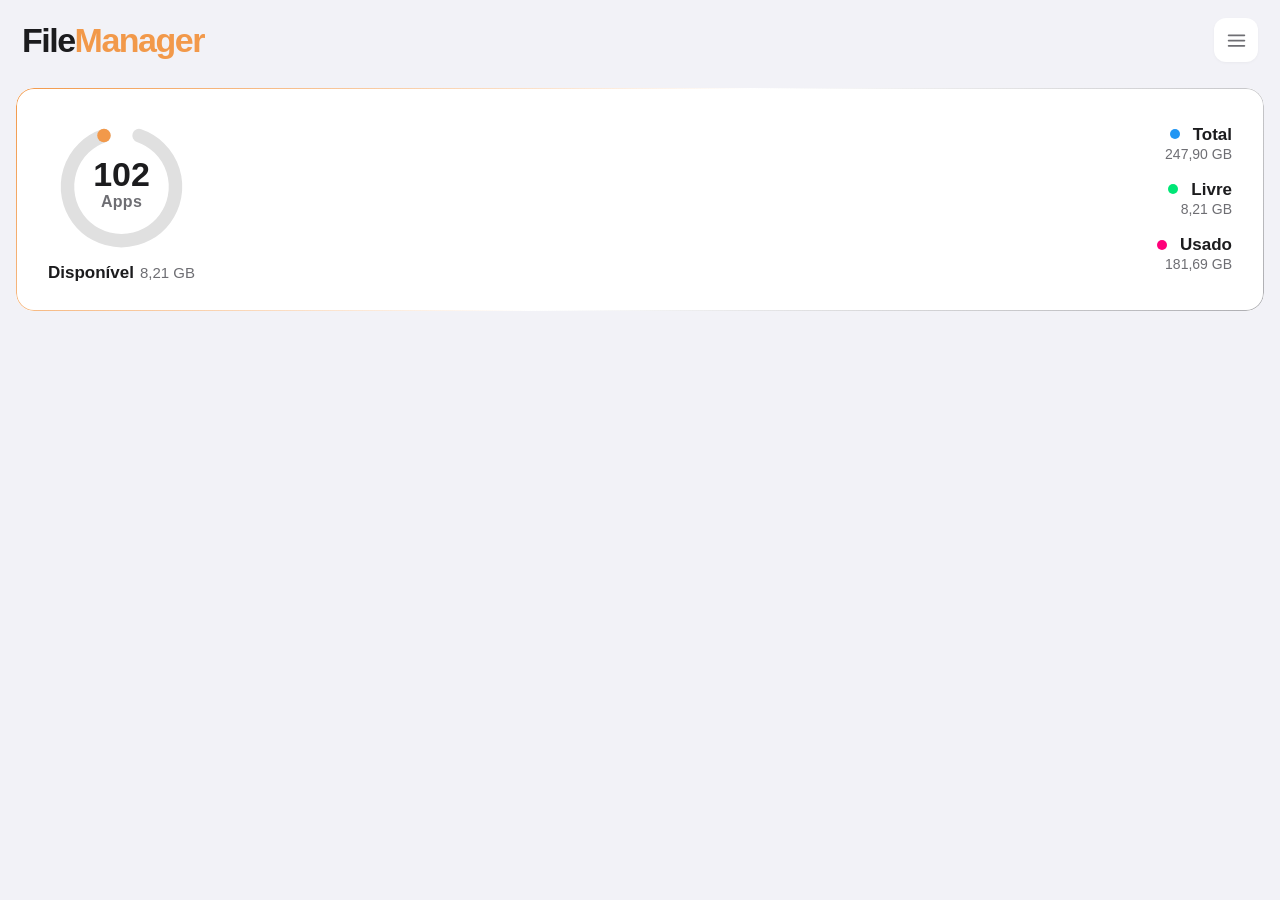
==== commit cd5a4e67: "feat: SD/USB dinâmico, paginação, progresso async (ZArchiver-level) - SD/USB dinâmico: getFilteredIc" ====
--- a/app/src/main/assets/index.html
+++ b/app/src/main/assets/index.html
@@ -20,6 +20,7 @@
     <link rel="stylesheet" href="css/settings.css">
     <link rel="stylesheet" href="css/apps.css">
     <link rel="stylesheet" href="css/loading.css">
+    <link rel="stylesheet" href="css/task-queue.css">
     <link rel="stylesheet" href="css/responsive.css">
 </head>
 <body>
@@ -500,6 +501,18 @@
         </div>
     </div>
 
+    <!-- Properties Modal -->
+    <div class="modal-overlay" id="propertiesModal">
+        <div class="modal-card" style="max-width: 340px;">
+            <div class="modal-title" id="propModalTitle">Propriedades</div>
+            <div id="propModalContent" style="font-size: 13px; line-height: 1.7; padding: 4px 0;">
+            </div>
+            <div class="modal-actions">
+                <button class="modal-btn confirm" onclick="document.getElementById('propertiesModal').classList.remove('open')">Fechar</button>
+            </div>
+        </div>
+    </div>
+
     <!-- Selection Bar (oculta por padrão) -->
     <div class="selection-bar" id="selectionBar">
         <div class="selection-status">
@@ -578,6 +591,31 @@
         </div>
     </div>
 
+    <!-- Task Queue Bar (oculta por padrão — operações em background) -->
+    <div class="task-queue-bar" id="taskQueueBar">
+        <div class="task-queue-status">
+            <svg viewBox="0 0 24 24" fill="none" stroke="currentColor" stroke-width="2" style="width:16px;height:16px;flex-shrink:0;color:var(--color-primary)">
+                <polyline points="23 4 23 10 17 10"/><path d="M20.49 15a9 9 0 1 1-2.12-9.36L23 10"/>
+            </svg>
+            <span class="task-queue-text" id="taskQueueText">Operações em andamento</span>
+            <span class="task-queue-badge" id="taskQueueBadge">0</span>
+        </div>
+        <button class="task-queue-toggle" id="taskQueueToggle" onclick="window.fmToggleTaskQueue()">
+            <svg viewBox="0 0 24 24" fill="none" stroke="currentColor" stroke-width="2" style="width:16px;height:16px">
+                <polyline points="6 9 12 15 18 9"/>
+            </svg>
+        </button>
+    </div>
+
+    <!-- Task Queue Details Panel -->
+    <div class="task-queue-panel" id="taskQueuePanel">
+        <div class="task-queue-panel-header">
+            <span>Operações ativas</span>
+            <button class="task-queue-panel-close" onclick="window.fmHideTaskQueue()">✕</button>
+        </div>
+        <div class="task-queue-list" id="taskQueueList"></div>
+    </div>
+
     <!-- Clipboard Bar (oculta por padrão) -->
     <div class="clipboard-bar" id="clipboardBar">
         <div class="clipboard-status">
--- a/app/src/main/assets/css/file-grid.css
+++ b/app/src/main/assets/css/file-grid.css
@@ -150,6 +150,33 @@
     opacity: 0.6;
 }
 
+/* ===== LOAD MORE BUTTON ===== */
+.load-more-btn {
+    display: block;
+    width: calc(100% - 32px);
+    max-width: 400px;
+    margin: 16px auto;
+    padding: 12px 24px;
+    background: var(--color-surface);
+    color: var(--color-primary);
+    border: 2px solid var(--color-primary);
+    border-radius: var(--radius-card);
+    font-size: 15px;
+    font-weight: 600;
+    cursor: pointer;
+    transition: all var(--transition);
+    text-align: center;
+}
+.load-more-btn:hover {
+    background: var(--color-primary);
+    color: #fff;
+    transform: translateY(-1px);
+    box-shadow: var(--shadow-hover);
+}
+.load-more-btn:active {
+    transform: translateY(0);
+}
+
 /* ===== EMPTY STATE ===== */
 .empty-state {
     display: flex;
--- a/app/src/main/assets/css/task-queue.css
+++ b/app/src/main/assets/css/task-queue.css
@@ -0,0 +1,193 @@
+/* ===== TASK QUEUE BAR ===== */
+.task-queue-bar {
+    display: none;
+    align-items: center;
+    justify-content: space-between;
+    background: var(--color-surface);
+    border-top: 1px solid var(--color-border);
+    padding: 8px 16px;
+    position: sticky;
+    bottom: 0;
+    z-index: 100;
+    box-shadow: 0 -2px 8px rgba(0,0,0,0.08);
+}
+.task-queue-bar.active {
+    display: flex;
+}
+.task-queue-status {
+    display: flex;
+    align-items: center;
+    gap: 8px;
+    cursor: pointer;
+    flex: 1;
+}
+.task-queue-text {
+    font-size: 13px;
+    font-weight: 500;
+    color: var(--color-text);
+}
+.task-queue-badge {
+    background: var(--color-primary);
+    color: #fff;
+    font-size: 11px;
+    font-weight: 700;
+    border-radius: 10px;
+    padding: 1px 7px;
+    min-width: 18px;
+    text-align: center;
+}
+.task-queue-toggle {
+    background: transparent;
+    border: none;
+    cursor: pointer;
+    color: var(--color-text-muted);
+    padding: 4px;
+    border-radius: 6px;
+}
+.task-queue-toggle:hover {
+    background: rgba(0,0,0,0.04);
+}
+.dark .task-queue-toggle:hover {
+    background: rgba(255,255,255,0.05);
+}
+
+/* ===== TASK QUEUE PANEL ===== */
+.task-queue-panel {
+    display: none;
+    position: fixed;
+    bottom: 0;
+    left: 0;
+    right: 0;
+    max-height: 40vh;
+    background: var(--color-surface);
+    border-top: 2px solid var(--color-primary);
+    border-radius: 16px 16px 0 0;
+    box-shadow: 0 -4px 24px rgba(0,0,0,0.15);
+    z-index: 200;
+    overflow-y: auto;
+    padding-bottom: env(safe-area-inset-bottom, 16px);
+}
+.task-queue-panel.open {
+    display: block;
+}
+.task-queue-panel-header {
+    display: flex;
+    align-items: center;
+    justify-content: space-between;
+    padding: 16px 16px 12px;
+    font-size: 15px;
+    font-weight: 600;
+    color: var(--color-text);
+    border-bottom: 1px solid var(--color-border);
+    position: sticky;
+    top: 0;
+    background: var(--color-surface);
+    z-index: 1;
+}
+.task-queue-panel-close {
+    background: transparent;
+    border: none;
+    cursor: pointer;
+    color: var(--color-text-muted);
+    font-size: 18px;
+    padding: 4px 8px;
+    border-radius: 6px;
+}
+.task-queue-panel-close:hover {
+    background: rgba(0,0,0,0.04);
+}
+.dark .task-queue-panel-close:hover {
+    background: rgba(255,255,255,0.05);
+}
+.task-queue-list {
+    padding: 8px 16px 16px;
+}
+
+/* ===== TASK ITEM ===== */
+.task-item {
+    display: flex;
+    align-items: center;
+    gap: 12px;
+    padding: 12px 0;
+    border-bottom: 1px solid var(--color-border);
+}
+.task-item:last-child {
+    border-bottom: none;
+}
+.task-item-icon {
+    font-size: 20px;
+    width: 32px;
+    text-align: center;
+    flex-shrink: 0;
+}
+.task-item-info {
+    flex: 1;
+    min-width: 0;
+}
+.task-item-label {
+    font-size: 14px;
+    font-weight: 500;
+    color: var(--color-text);
+    white-space: nowrap;
+    overflow: hidden;
+    text-overflow: ellipsis;
+}
+.task-item-file {
+    font-size: 12px;
+    color: var(--color-text-muted);
+    white-space: nowrap;
+    overflow: hidden;
+    text-overflow: ellipsis;
+    margin-top: 1px;
+}
+.task-item-progress {
+    width: 80px;
+    flex-shrink: 0;
+}
+.task-item-progress-bar {
+    height: 4px;
+    background: var(--color-border);
+    border-radius: 2px;
+    overflow: hidden;
+}
+.task-item-progress-fill {
+    height: 100%;
+    background: var(--color-primary);
+    border-radius: 2px;
+    transition: width 0.3s ease;
+}
+.task-item-progress-text {
+    font-size: 11px;
+    color: var(--color-text-muted);
+    text-align: right;
+    margin-top: 2px;
+}
+.task-item-cancel {
+    background: transparent;
+    border: none;
+    cursor: pointer;
+    color: #FF3B30;
+    font-size: 18px;
+    padding: 4px;
+    border-radius: 6px;
+    flex-shrink: 0;
+    opacity: 0.6;
+}
+.task-item-cancel:hover {
+    opacity: 1;
+}
+.task-item.status-completed {
+    opacity: 0.6;
+}
+.task-item.status-completed .task-item-progress-fill {
+    background: #34C759;
+}
+.task-item.status-failed {
+    opacity: 0.7;
+}
+.task-item.status-failed .task-item-progress-fill {
+    background: #FF3B30;
+}
+.task-item.status-failed .task-item-label {
+    color: #FF3B30;
+}
